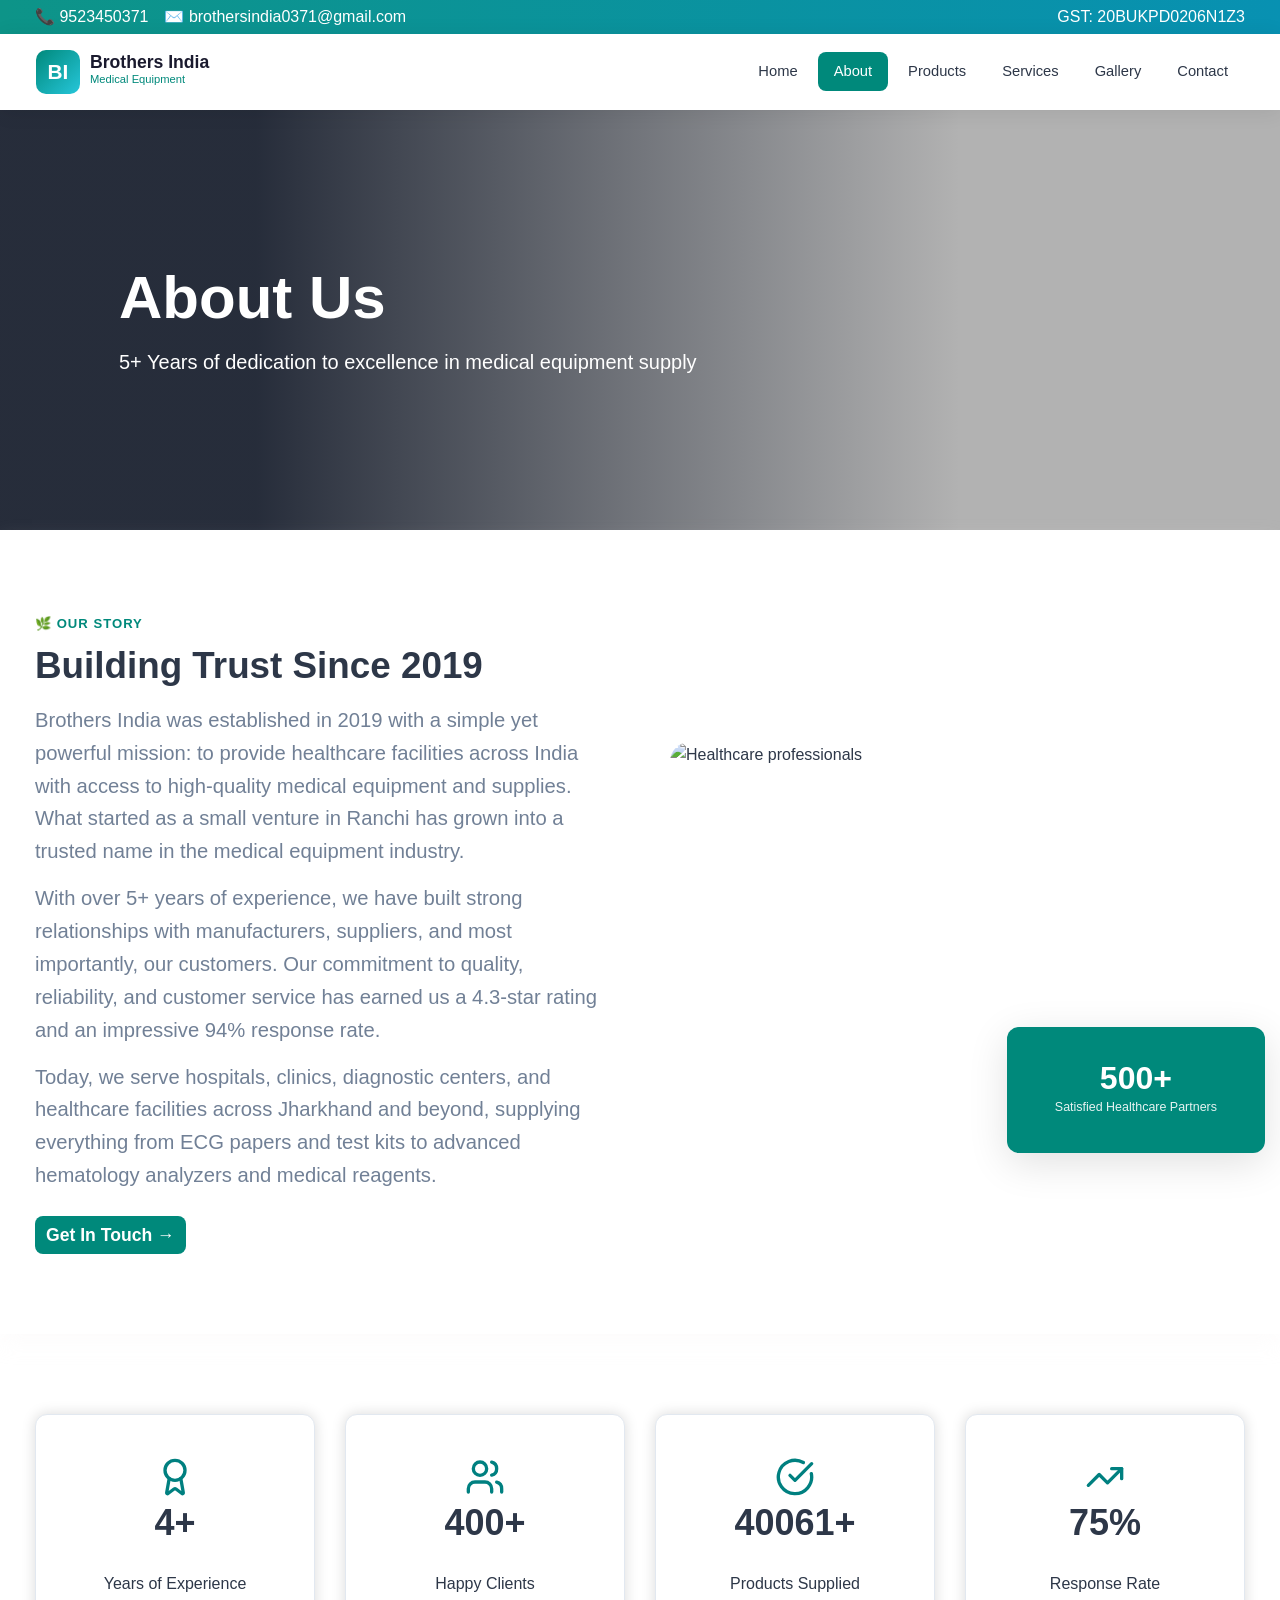
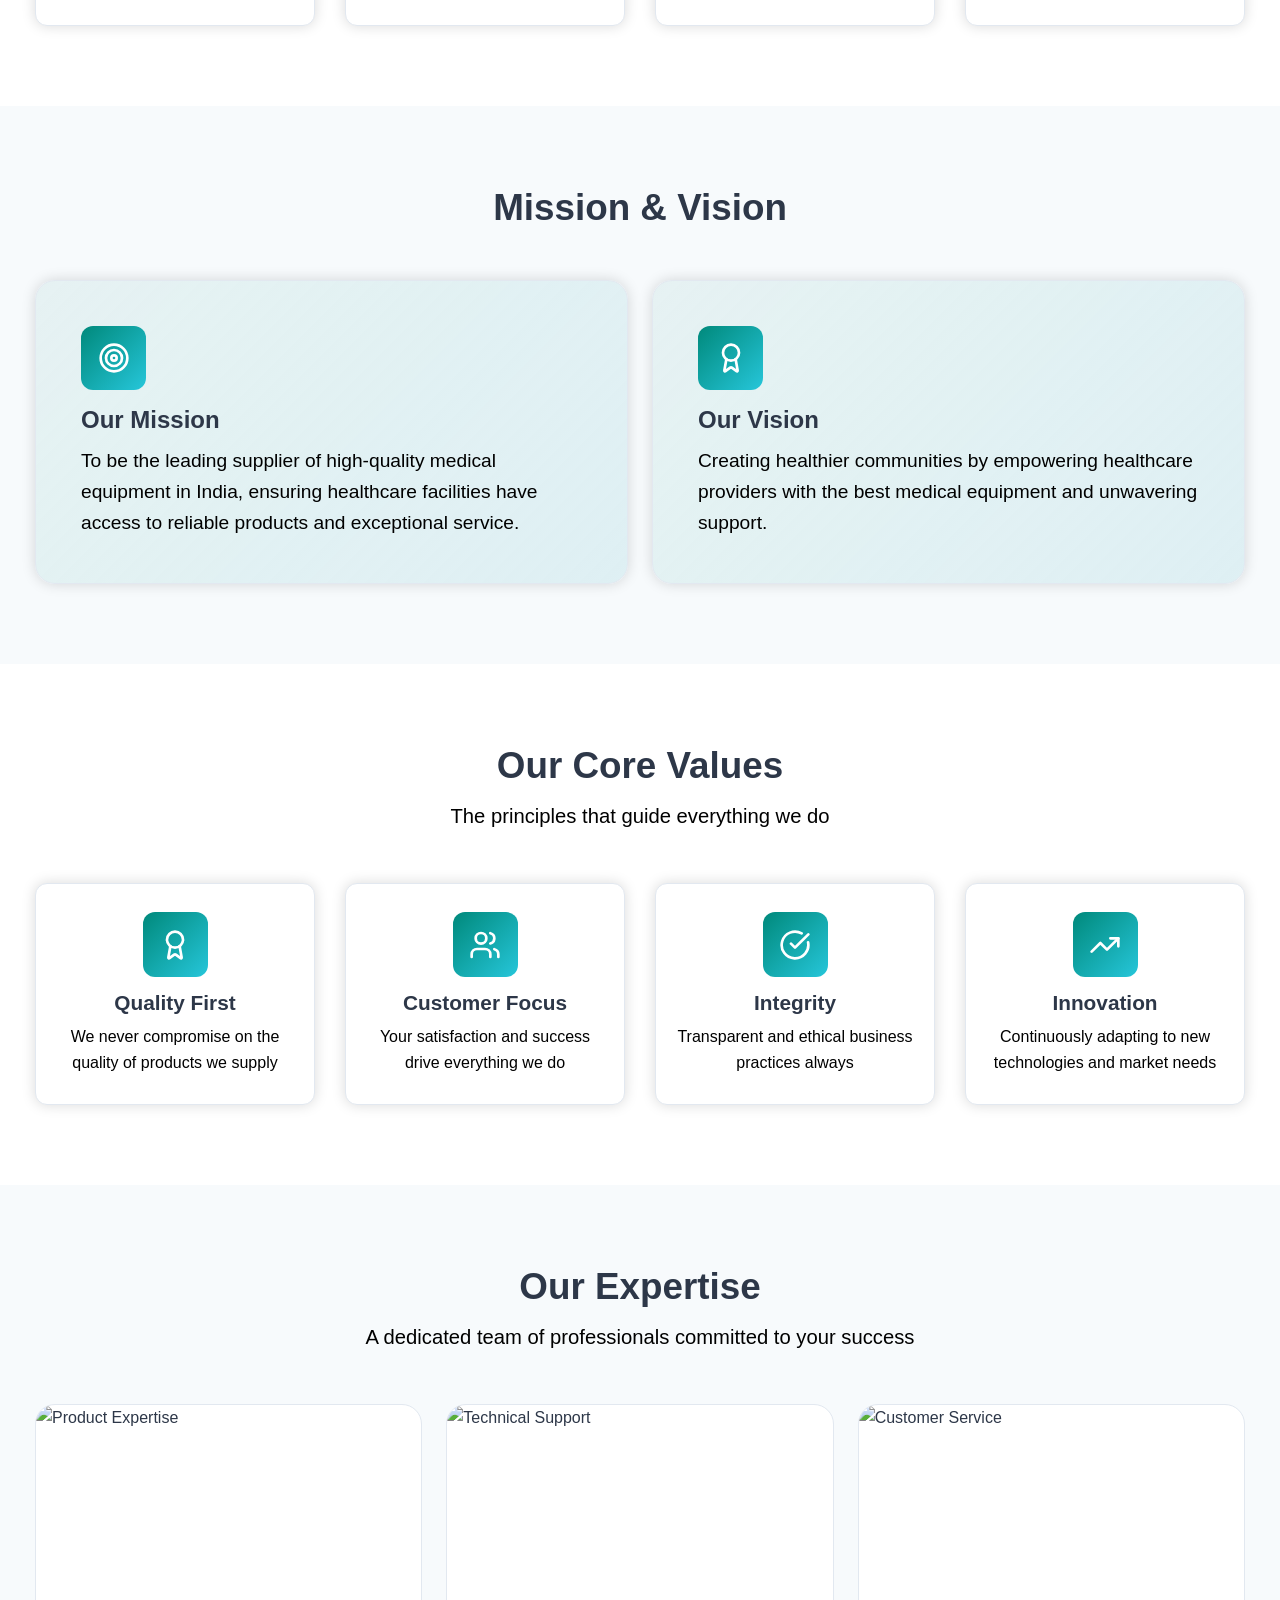
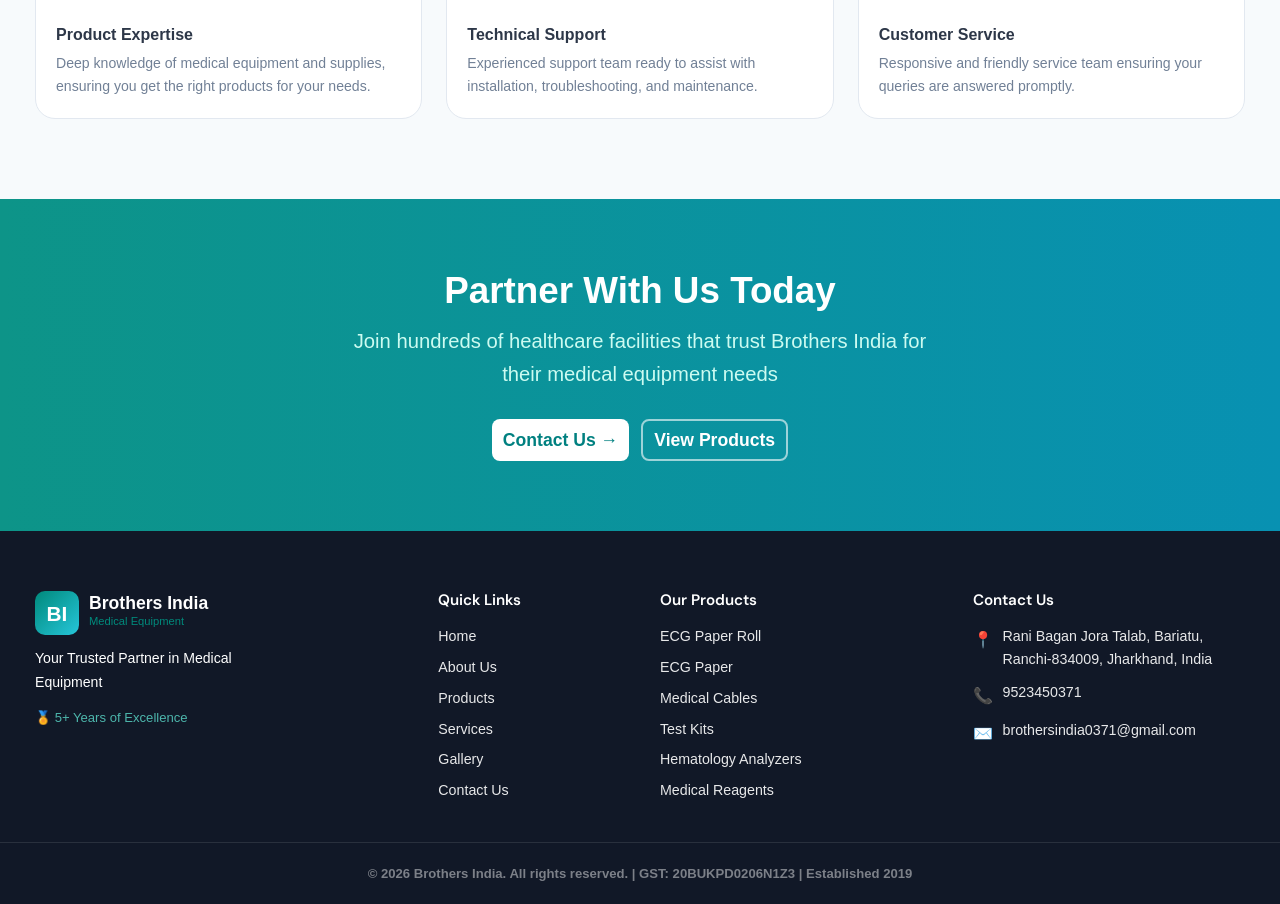
==== about.html @ bd515e4c "Project setup" ====
<!DOCTYPE html>
<html lang="en">
<head>
  <meta charset="UTF-8" />
  <meta name="viewport" content="width=device-width, initial-scale=1.0" />
  <title>About Us - Brothers India Medical Equipment</title>
  <link rel="preconnect" href="https://fonts.googleapis.com">
  <link href="https://fonts.googleapis.com/css2?family=Playfair+Display:wght@600;700;800&family=DM+Sans:wght@400;500;600;700&display=swap" rel="stylesheet">
  <link rel="stylesheet" href="styles.css">
</head>
<body>

  <!-- TOP BAR -->
  <div class="top-bar">
    <div class="container">
      <div class="top-bar-left">
        <span>📞 9523450371</span>
        <span>✉️ brothersindia0371@gmail.com</span>
      </div>
      <div class="top-bar-right">
        <span>GST: 20BUKPD0206N1Z3</span>
      </div>
    </div>
  </div>

  <!-- NAVBAR -->
  <nav class="navbar">
    <div class="container nav-container">
      <a href="index.html" class="logo">
        <div class="logo-icon">BI</div>
        <div class="logo-text">
          <span class="brand">Brothers India</span>
          <span class="tagline">Medical Equipment</span>
        </div>
      </a>
      <div class="nav-links">
        <a href="index.html">Home</a>
        <a href="about.html" class="active">About</a>
        <a href="products.html">Products</a>
        <a href="services.html">Services</a>
        <a href="gallery.html">Gallery</a>
        <a href="contact.html">Contact</a>
      </div>
      <button class="hamburger" aria-label="Toggle menu">
        <span></span><span></span><span></span>
      </button>
    </div>
  </nav>

  <!-- PAGE HERO -->
  <section class="page-hero" style="text-align:left;">
    <div class="container">
	<div class="abt-us">
      <h1>About Us</h1>
      <span style="
    font-size: 1.25rem;
">5+ Years of dedication to excellence in medical equipment supply</span>
	  </div>
    </div>
	
  </section>

  <!-- OUR STORY -->
  <section class="section" style="box-shadow: 0 10px 20px rgba(244, 237, 237, 0.17);">
    <div class="container">
      <div class="about-story">
        <div class="about-story-content">
          <div class="section-tag">🌿 Our Story
		  
		  </div>
          <h2>Building Trust Since 2019</h2>
          <p>Brothers India was established in 2019 with a simple yet powerful mission: to provide healthcare facilities across India with access to high-quality medical equipment and supplies. What started as a small venture in Ranchi has grown into a trusted name in the medical equipment industry.</p>
          <p>With over 5+ years of experience, we have built strong relationships with manufacturers, suppliers, and most importantly, our customers. Our commitment to quality, reliability, and customer service has earned us a 4.3-star rating and an impressive 94% response rate.</p>
          <p>Today, we serve hospitals, clinics, diagnostic centers, and healthcare facilities across Jharkhand and beyond, supplying everything from ECG papers and test kits to advanced hematology analyzers and medical reagents.</p>
          <a href="contact.html" class="btn btn-primary" style="margin-top:10px;">Get In Touch →</a>
        </div>
        <div class="about-story-img">
          <img src="https://images.unsplash.com/photo-1579684385127-1ef15d508118?w=700&q=80" alt="Healthcare professionals" loading="lazy">
          <div class="stat-badge">
            <div class="num">500+</div>
            <div class="lbl">Satisfied Healthcare Partners</div>
          </div>
        </div>
      </div>
    </div>
  </section>




  <!-- STATS BAR -->
  <!-- <section class="stats-bar"> -->
    <!-- <div class="container"> -->
      <!-- <div class="stats-grid"> -->
        <!-- <div class="stat-item"> -->
          <!-- <div class="stat-icon">🏅</div> -->
          <!-- <div class="stat-num"><span data-count="5" data-suffix="+">0</span></div> -->
          <!-- <div class="stat-label">Years of Experience</div> -->
        <!-- </div> -->
        <!-- <div class="stat-item"> -->
          <!-- <div class="stat-icon">👥</div> -->
          <!-- <div class="stat-num"><span data-count="500" data-suffix="+">0</span></div> -->
          <!-- <div class="stat-label">Happy Clients</div> -->
        <!-- </div> -->
        <!-- <div class="stat-item"> -->
          <!-- <div class="stat-icon">📦</div> -->
          <!-- <div class="stat-num"><span data-count="50000" data-suffix="+">0</span></div> -->
          <!-- <div class="stat-label">Products Supplied</div> -->
        <!-- </div> -->
        <!-- <div class="stat-item"> -->
          <!-- <div class="stat-icon">📈</div> -->
          <!-- <div class="stat-num"><span data-count="94" data-suffix="%">0</span></div> -->
          <!-- <div class="stat-label">Response Rate</div> -->
        <!-- </div> -->
      <!-- </div> -->
    <!-- </div> -->
  <!-- </section> -->
  
    <section class="section" >
    <div class="container">
      <div class="Aboutcounter-grid">
        <div class="Aboutcounter-card reveal">
          <div style="text-size:10px;margin-top: 6%;color:teal;"><svg xmlns="http://www.w3.org/2000/svg" width="40" height="40" viewBox="0 0 24 24" fill="none" stroke="currentColor" stroke-width="2" stroke-linecap="round" stroke-linejoin="round" class="lucide lucide-award text-white" aria-hidden="true"><path d="m15.477 12.89 1.515 8.526a.5.5 0 0 1-.81.47l-3.58-2.687a1 1 0 0 0-1.197 0l-3.586 2.686a.5.5 0 0 1-.81-.469l1.514-8.526"></path><circle cx="12" cy="8" r="6"></circle></svg></div>
           <div class="Aboutcounter-stat-num"><span data-count="5" data-suffix="+">0</span></div>
          <div class="stat-labelt">Years of Experience</div>
        </div>
        <div class="Aboutcounter-card reveal">
           <div style="text-size:10px;margin-top: 6%;color:teal;"><svg xmlns="http://www.w3.org/2000/svg" width="40" height="40" viewBox="0 0 24 24" fill="none" stroke="currentColor" stroke-width="2" stroke-linecap="round" stroke-linejoin="round" class="lucide lucide-users text-white" aria-hidden="true"><path d="M16 21v-2a4 4 0 0 0-4-4H6a4 4 0 0 0-4 4v2"></path><path d="M16 3.128a4 4 0 0 1 0 7.744"></path><path d="M22 21v-2a4 4 0 0 0-3-3.87"></path><circle cx="9" cy="7" r="4"></circle></svg></div>
          <div class="Aboutcounter-stat-num"><span data-count="500" data-suffix="+">0</span></div>
          <div class="stat-labelt">Happy Clients</div>
	   </div>
        <div class="Aboutcounter-card reveal">
           <div style="text-size:10px;margin-top: 6%;color:teal;"><svg xmlns="http://www.w3.org/2000/svg" width="40" height="40" viewBox="0 0 24 24" fill="none" stroke="currentColor" stroke-width="2" stroke-linecap="round" stroke-linejoin="round" class="lucide lucide-circle-check-big text-white" aria-hidden="true"><path d="M21.801 10A10 10 0 1 1 17 3.335"></path><path d="m9 11 3 3L22 4"></path></svg></div>
          <div class="Aboutcounter-stat-num"><span data-count="50000" data-suffix="+">0</span></div>
          <div class="stat-labelt">Products Supplied</div>
        </div>
        <div class="Aboutcounter-card reveal">
           <div style="text-size:10px;margin-top: 6%;color:teal;"><svg xmlns="http://www.w3.org/2000/svg" width="40" height="40" viewBox="0 0 24 24" fill="none" stroke="currentColor" stroke-width="2" stroke-linecap="round" stroke-linejoin="round" class="lucide lucide-trending-up text-white" aria-hidden="true"><polyline points="22 7 13.5 15.5 8.5 10.5 2 17"></polyline><polyline points="16 7 22 7 22 13"></polyline></svg></div>
            <div class="Aboutcounter-stat-num"><span data-count="94" data-suffix="%">0</span></div>
          <div class="stat-labelt">Response Rate</div>
        </div>
      </div>
    </div>
  </section>
  

  <!-- MISSION & VISION -->
  <section class="section section-alt">
    <div class="container">
      <div class="section-header">
        <h2>Mission & Vision</h2>
      </div>
      <div class="mission-vision">
        <div class="mv-card reveal">
          <div class="mv-icon"><svg xmlns="http://www.w3.org/2000/svg" width="32" height="32" viewBox="0 0 24 24" fill="none" stroke="currentColor" stroke-width="2" stroke-linecap="round" stroke-linejoin="round" class="lucide lucide-target text-white" aria-hidden="true"><circle cx="12" cy="12" r="10"></circle><circle cx="12" cy="12" r="6"></circle><circle cx="12" cy="12" r="2"></circle></svg></div>
          <h3>Our Mission</h3>
          <p>To be the leading supplier of high-quality medical equipment in India, ensuring healthcare facilities have access to reliable products and exceptional service.</p>
        </div>
        <div class="mv-card reveal">
          <div class="mv-icon"><svg xmlns="http://www.w3.org/2000/svg" width="32" height="32" viewBox="0 0 24 24" fill="none" stroke="currentColor" stroke-width="2" stroke-linecap="round" stroke-linejoin="round" class="lucide lucide-award text-white" aria-hidden="true"><path d="m15.477 12.89 1.515 8.526a.5.5 0 0 1-.81.47l-3.58-2.687a1 1 0 0 0-1.197 0l-3.586 2.686a.5.5 0 0 1-.81-.469l1.514-8.526"></path><circle cx="12" cy="8" r="6"></circle></svg></div>
          <h3>Our Vision</h3>
          <p>Creating healthier communities by empowering healthcare providers with the best medical equipment and unwavering support.</p>
        </div>
      </div>
    </div>
  </section>

  <!-- CORE VALUES -->
  <section class="section">
    <div class="container">
      <div class="section-header">
        <h2>Our Core Values</h2>
        <p>The principles that guide everything we do</p>
      </div>
      <div class="values-grid">
        <div class="value-card reveal">
          <div class="value-icon"><svg xmlns="http://www.w3.org/2000/svg" width="32" height="32" viewBox="0 0 24 24" fill="none" stroke="currentColor" stroke-width="2" stroke-linecap="round" stroke-linejoin="round" class="lucide lucide-award text-white" aria-hidden="true"><path d="m15.477 12.89 1.515 8.526a.5.5 0 0 1-.81.47l-3.58-2.687a1 1 0 0 0-1.197 0l-3.586 2.686a.5.5 0 0 1-.81-.469l1.514-8.526"></path><circle cx="12" cy="8" r="6"></circle></svg></div>
          <h4>Quality First</h4>
          <p>We never compromise on the quality of products we supply</p>
        </div>
        <div class="value-card reveal">
          <div class="value-icon"><svg xmlns="http://www.w3.org/2000/svg" width="32" height="32" viewBox="0 0 24 24" fill="none" stroke="currentColor" stroke-width="2" stroke-linecap="round" stroke-linejoin="round" class="lucide lucide-users text-white" aria-hidden="true"><path d="M16 21v-2a4 4 0 0 0-4-4H6a4 4 0 0 0-4 4v2"></path><path d="M16 3.128a4 4 0 0 1 0 7.744"></path><path d="M22 21v-2a4 4 0 0 0-3-3.87"></path><circle cx="9" cy="7" r="4"></circle></svg></div>
          <h4>Customer Focus</h4>
          <p>Your satisfaction and success drive everything we do</p>
        </div>
        <div class="value-card reveal">
          <div class="value-icon"><svg xmlns="http://www.w3.org/2000/svg" width="32" height="32" viewBox="0 0 24 24" fill="none" stroke="currentColor" stroke-width="2" stroke-linecap="round" stroke-linejoin="round" class="lucide lucide-circle-check-big text-white" aria-hidden="true"><path d="M21.801 10A10 10 0 1 1 17 3.335"></path><path d="m9 11 3 3L22 4"></path></svg></div>
          <h4>Integrity</h4>
          <p>Transparent and ethical business practices always</p>
        </div>
        <div class="value-card reveal">
          <div class="value-icon"><svg xmlns="http://www.w3.org/2000/svg" width="32" height="32" viewBox="0 0 24 24" fill="none" stroke="currentColor" stroke-width="2" stroke-linecap="round" stroke-linejoin="round" class="lucide lucide-trending-up text-white" aria-hidden="true"><polyline points="22 7 13.5 15.5 8.5 10.5 2 17"></polyline><polyline points="16 7 22 7 22 13"></polyline></svg></div>
          <h4>Innovation</h4>
          <p>Continuously adapting to new technologies and market needs</p>
        </div>
      </div>
    </div>
  </section>

  <!-- OUR EXPERTISE -->
  <section class="section section-alt">
    <div class="container">
      <div class="section-header">
        <h2>Our Expertise</h2>
        <p>A dedicated team of professionals committed to your success</p>
      </div>
      <div class="expertise-grid">
        <div class="expertise-card reveal">
          <img src="https://images.unsplash.com/photo-1584308666744-24d5c474f2ae?w=500&q=80" alt="Product Expertise" loading="lazy">
          <div class="expertise-card-body">
            <h4>Product Expertise</h4>
            <p>Deep knowledge of medical equipment and supplies, ensuring you get the right products for your needs.</p>
          </div>
        </div>
        <div class="expertise-card reveal">
          <img src="https://images.unsplash.com/photo-1576091160550-2173dba999ef?w=500&q=80" alt="Technical Support" loading="lazy">
          <div class="expertise-card-body">
            <h4>Technical Support</h4>
            <p>Experienced support team ready to assist with installation, troubleshooting, and maintenance.</p>
          </div>
        </div>
        <div class="expertise-card reveal">
          <img src="https://images.unsplash.com/photo-1579684385127-1ef15d508118?w=500&q=80" alt="Customer Service" loading="lazy">
          <div class="expertise-card-body">
            <h4>Customer Service</h4>
            <p>Responsive and friendly service team ensuring your queries are answered promptly.</p>
          </div>
        </div>
      </div>
    </div>
  </section>

  <!-- CTA -->
  <section class="cta-section">
    <div class="container">
      <h2>Partner With Us Today</h2>
      <p>Join hundreds of healthcare facilities that trust Brothers India for their medical equipment needs</p>
      <div class="cta-actions">
        <a href="contact.html" class="btn btn-light">Contact Us →</a>
        <a href="products.html" class="btn btn-outline">View Products</a>
      </div>
    </div>
  </section>

  <!-- FOOTER -->
  <footer>
    <div class="container">
      <div class="footer-grid">
        <div class="footer-brand">
          <div class="footer-logo">
            <div class="logo-icon">BI</div>
            <div class="logo-text">
              <span class="brand" style="color:#fff;">Brothers India</span>
              <span class="tagline">Medical Equipment</span>
            </div>
          </div>
          <p class="footer-desc">Your Trusted Partner in Medical Equipment</p>
          <span class="footer-badge">🏅 5+ Years of Excellence</span>
        </div>
        <div class="footer-col">
          <h5>Quick Links</h5>
          <div class="footer-links">
            <a href="index.html">Home</a>
            <a href="about.html">About Us</a>
            <a href="products.html">Products</a>
            <a href="services.html">Services</a>
            <a href="gallery.html">Gallery</a>
            <a href="contact.html">Contact Us</a>
          </div>
        </div>
        <div class="footer-col">
          <h5>Our Products</h5>
          <div class="footer-links">
            <a href="products.html">ECG Paper Roll</a>
            <a href="products.html">ECG Paper</a>
            <a href="products.html">Medical Cables</a>
            <a href="products.html">Test Kits</a>
            <a href="products.html">Hematology Analyzers</a>
            <a href="products.html">Medical Reagents</a>
          </div>
        </div>
        <div class="footer-col">
          <h5>Contact Us</h5>
          <div class="footer-contact">
            <div class="footer-contact-item"><span class="icon">📍</span><span>Rani Bagan Jora Talab, Bariatu, Ranchi-834009, Jharkhand, India</span></div>
            <div class="footer-contact-item"><span class="icon">📞</span><span>9523450371</span></div>
            <div class="footer-contact-item"><span class="icon">✉️</span><span>brothersindia0371@gmail.com</span></div>
          </div>
        </div>
      </div>
    </div>
    <div class="footer-bottom">
      <div class="container">
        <b>© 2026 Brothers India. All rights reserved. | GST: 20BUKPD0206N1Z3 | Established 2019</b>
      </div>
    </div>
  </footer>

  <script src="script.js"></script>
</body>
</html>
---- styles.css ----
/* ===== CSS VARIABLES ===== */
:root {
  --primary: #00897B;
  --primary-dark: #00695C;
  --primary-light: #4DB6AC;
  --accent: #26C6DA;
  --dark: #1a1a2e;
  --dark-2: #16213e;
  --text: #2d3748;
  --text-light: #718096;
  --bg: #f7fafc;
  --bg-2: #edf2f7;
  --white: #ffffff;
  --border: #e2e8f0;
  --shadow: 0 4px 24px rgba(0,0,0,0.08);
  --shadow-lg: 0 10px 40px rgba(0,0,0,0.12);
  --radius: 12px;
  --radius-lg: 20px;
  --transition: all 0.3s cubic-bezier(0.4, 0, 0.2, 1);
  --font-body: 'DM Sans', sans-serif;
}

/* ===== RESET & BASE ===== */
*, *::before, *::after { box-sizing: border-box; margin: 0; padding: 0; }
html { scroll-behavior: smooth; }
body {
  color: var(--text);
  background: var(--white);
  line-height: 1.6;
  overflow-x: hidden;
    font-family:
        'Inter', -apple-system, BlinkMacSystemFont, "Segoe UI", "Roboto", "Oxygen",
        "Ubuntu", "Cantarell", "Fira Sans", "Droid Sans", "Helvetica Neue",
        sans-serif;
    -webkit-font-smoothing: antialiased;
    -moz-osx-font-smoothing: grayscale;
}
img { max-width: 100%; height: auto; display: block; }
a { text-decoration: none; color: inherit; transition: var(--transition); }
ul { list-style: none; }

/* ===== TYPOGRAPHY ===== */
h1, h2, h3, h4, h5 {
  font-family: var(--font-heading);
  font-weight: 700;
  line-height: 1.2;
}
h1 { font-size: clamp(2rem, 5vw, 3.75rem); }
h2 { font-size: clamp(1.6rem, 3.5vw, 2.3rem); }
h3 { font-size: clamp(1.2rem, 2.5vw, 1.5rem); }
p { 
	font-size: 1.265rem;
    line-height: 1.625;
  }

/* ===== TOP BAR ===== */
.top-bar {
background: linear-gradient(to right, #0d9488, #0891b2);
    color: white;
    padding: 4px 0;
}
.top-bar .container {
  display: flex;
  justify-content: space-between;
  align-items: center;
  flex-wrap: wrap;
  gap: 6px;
}
.top-bar a { color: rgba(255,255,255,0.85); }
.top-bar a:hover { color: var(--accent); }
.top-bar-left, .top-bar-right {
  display: flex;
  align-items: center;
  gap: 16px;
}
.top-bar span { display: flex; align-items: center; gap: 5px; }

/* ===== NAVBAR ===== */
.navbar {
  position: sticky;
  top: 0;
  z-index: 1000;
  background: var(--white);
  box-shadow: 0 2px 20px rgba(0,0,0,0.08);
  padding: 16px;
}
.nav-container {
  display: flex;
  align-items: center;
  justify-content: space-between;
  padding: 14px 0;
  gap: 20px;
}
.logo {
  display: flex;
  align-items: center;
  gap: 10px;
}
.logo-icon {
  width: 44px;
  height: 44px;
  background: linear-gradient(135deg, var(--primary), var(--accent));
  border-radius: 10px;
  display: flex;
  align-items: center;
  justify-content: center;
  font-size: 1.3rem;
  font-weight: 800;
  color: var(--white);
  flex-shrink: 0;
}
.logo-text { display: flex; flex-direction: column; }
.logo-text .brand { font-family: var(--font-heading); font-size: 1.1rem; font-weight: 700; color: var(--dark); line-height: 1; }
.logo-text .tagline { font-size: 0.7rem; color: var(--primary); font-weight: 500; }

.nav-links {
  display: flex;
  align-items: center;
  gap: 4px;
}
.nav-links a {
  padding: 8px 16px;
  border-radius: 8px;
  font-weight: 500;
  font-size: 0.92rem;
  color: var(--text);
  transition: var(--transition);
}
.nav-links a:hover { color: var(--primary); background: rgba(0,137,123,0.06); }
.nav-links a.active {
  background: var(--primary);
  color: var(--white);
}
.nav-links a.active:hover { background: var(--primary-dark); }

.hamburger {
  display: none;
  flex-direction: column;
  gap: 5px;
  cursor: pointer;
  padding: 6px;
  border-radius: 8px;
  transition: var(--transition);
  background: none;
  border: none;
}
.hamburger:hover { background: var(--bg-2); }
.hamburger span {
  display: block;
  width: 24px;
  height: 2.5px;
  background: var(--dark);
  border-radius: 2px;
  transition: var(--transition);
}

/* ===== CONTAINER ===== */
.container {
  max-width: 1250px;
  margin: 0 auto;
  padding: 0 20px;
}

/* ===== HERO SECTION ===== */
.hero {
 position: relative;
  min-height: 600px;
  display: flex;
  align-items: center;
  overflow: hidden;

  background:
    linear-gradient(to right, rgba(17,24,39,0.91) 20%, rgba(0,0,0,0.3) 75%),
    url('https://images.unsplash.com/photo-1516549655169-df83a0774514');

  background-size: cover;
  background-position: center;
  background-repeat: no-repeat;
}
.hero::before {
  content: '';
  position: absolute;
  inset: 0;
  background: url('data:image/svg+xml,<svg xmlns="http://www.w3.org/2000/svg" viewBox="0 0 100 100"><circle cx="80" cy="20" r="40" fill="rgba(255,255,255,0.03)"/><circle cx="10" cy="80" r="30" fill="rgba(255,255,255,0.02)"/></svg>');
  background-size: cover;
}
.hero-content {
    position: relative;
    z-index: 2;
    color: var(--white);
    padding-left: -38px;
    margin-left: -48%;
    margin-bottom: 5%;
}
.hero-badge {
  display: inline-flex;
  align-items: center;
  gap: 8px;
  backdrop-filter: blur(10px);
  border: 1px solid rgba(255,255,255,0.2);
  padding: 6px 16px;
  border-radius: 50px;
  font-size: 1.09rem;
  font-weight: 500;
  color: #2dfff1;
  margin-bottom: 20px;
  
   background: rgba(49, 222, 223, 0.25);
  backdrop-filter: blur(4px);
  -webkit-backdrop-filter: blur(4px);
  
}
.hero h1 { color: var(--white); margin-bottom: 16px; }
.hero h1 span { background: linear-gradient(to right, #0d9488, #0891b2);-webkit-background-clip: text;
  -webkit-text-fill-color: transparent; }
.hero p { color: rgba(255,255,255,0.85); font-size: 1.05rem; margin-bottom: 28px; max-width: 560px; }
.hero-actions { display: flex; gap: 12px; flex-wrap: wrap; }
.hero-image-bg {
  position: absolute;
  right: 0;
  top: 0;
  width: 50%;
  height: 100%;
  object-fit: cover;
  opacity: 0.18;
  mix-blend-mode: overlay;
}


.page-hero {
	  background:
    linear-gradient(to right, rgba(17,24,39,0.91) 20%, rgba(0,0,0,0.3) 75%),
    url('https://images.unsplash.com/photo-1666214280391-8ff5bd3c0bf0');
  padding:152px 99px;
  color: var(--white);
  text-align: center;
    background-size: cover;
  background-position: center;
  background-repeat: no-repeat;
}
.Services-hero {
	  background:
    linear-gradient(to right, rgba(17,24,39,0.91) 20%, rgba(0,0,0,0.3) 75%),
    url('https://images.pexels.com/photos/4386488/pexels-photo-4386488.jpeg');
  padding:152px 99px;
  color: var(--white);
  text-align: left;
    background-size: cover;
  background-position: center;
  background-repeat: no-repeat;
}
/* Generic page hero */
.page-content-hero {
    background: linear-gradient(to right, #0d9488, #0891b2);
    color: white;
  padding:103px 99px;
  color: var(--white);
  text-align: center;
}
.page-hero h1 { color: var(--white); margin-bottom: 12px; }
.page-hero p { color: rgba(255,255,255,0.8); font-size: 1.05rem; max-width: 600px; margin: 0 auto; }

/* ===== BUTTONS ===== */
.btn {
display: inline-flex;
    align-items: center;
    gap: 8px;
    padding: 5px 11px;
    border-radius: 8px;
    font-weight: 600;
    font-size: 1.1rem;
    cursor: pointer;
    border: none;
    transition: var(--transition);
    white-space: nowrap;
}
.btn-primary {
  background: var(--primary);
  color: var(--white);
}
.btn-primary:hover { background: var(--primary-dark); transform: translateY(-2px); box-shadow: 0 8px 20px rgba(0,137,123,0.35); }
.btn-outline {
  background: transparent;
  color: var(--white);
  border: 2px solid rgba(255,255,255,0.6);
}
.btn-outline:hover { background: rgba(255,255,255,0.12); border-color: var(--white); }
.btn-outline-dark {
  background: transparent;
  color: var(--primary);
  border: 2px solid var(--primary);
}
.btn-outline-dark:hover { background: var(--primary); color: var(--white); }
.btn-light {
color: teal;
    background: white;
}
.btn-light:hover { background: var(--bg-2); transform: translateY(-2px); }

/* ===== STATS BAR ===== */
.stats-bar {
  background: linear-gradient(to bottom, #14b8a6, #0891b2);
  padding: 65px 0;
}
.stats-grid {
  display: grid;
  grid-template-columns: repeat(4, 1fr);
  gap: 20px;
}
.stat-item {
  text-align: center;
  color: var(--white);
}
.stat-icon { font-size: 2.5rem; margin-bottom: 6px; opacity: 1; }
.stat-num { font-family: var(--font-heading); font-size: 2.25rem; font-weight: 700; line-height: 1; margin-bottom: 4px; }
.Aboutcounter-stat-num { font-family: var(--font-heading); font-size: 2.25rem; font-weight: 700; line-height: 1; margin-bottom: 30px; }
.stat-label { font-size: 1.1rem; opacity: 1.0;color:rgba(233, 233, 216, 0.9); }

/* ===== SECTION ===== */
.section { padding: 80px 0; }
.section-alt { background: var(--bg); }
.section-header { text-align: center; margin-bottom: 50px; }
.section-tag {
  display: inline-flex;
  align-items: center;
  gap: 6px;
  color: var(--primary);
  font-weight: 600;
  font-size: 0.82rem;
  text-transform: uppercase;
  letter-spacing: 1px;
  margin-bottom: 10px;
}
.section-header h2 { margin-bottom: 12px; }
.section-header p { color: black; max-width: 560px; margin: 0 auto; }

/* ===== PRODUCT GRID ===== */
.products-grid {
  display: grid;
  grid-template-columns: repeat(3, 1fr);
  gap: 24px;
}
.product-card {
  background: var(--white);
  border-radius: var(--radius-lg);
  overflow: hidden;
  box-shadow: var(--shadow);
  transition: var(--transition);
  border: 1px solid var(--border);
}
.product-card:hover { transform: translateY(-6px); box-shadow: var(--shadow-lg); }
.product-card-img {
  position: relative;
  height: 200px;
  overflow: hidden;
}
.product-card-img img {
  width: 100%;
  height: 100%;
  object-fit: cover;
  transition: transform 0.5s ease;
}
.product-card:hover .product-card-img img { transform: scale(1.05); }
.product-card-overlay {
  position: absolute;
  bottom: 0;
  left: 0;
  right: 0;
  background: linear-gradient(transparent, rgba(0,0,0,0.7));
  padding: 30px 16px 14px;
}
.product-card-overlay h3 { color: var(--white); font-size: 1rem; }
.product-count { color: rgba(255,255,255,0.8); font-size: 0.78rem; margin-top: 2px; }
.product-card-body { padding: 16px 20px 20px; }
.product-card-body p { color: var(--text-light); font-size: 1.1rem; margin-bottom: 14px; }
.btn-view {
  display: inline-flex;
  align-items: center;
  gap: 6px;
  color: var(--primary);
  font-weight: 600;
  font-size: 0.88rem;
  padding: 10px 20px;
  border: 2px solid var(--primary);
  border-radius: 50px;
  width: 100%;
  justify-content: center;
  transition: var(--transition);
}
.btn-view:hover { background: var(--primary); color: var(--white); }

/* ===== WHY CHOOSE ===== */
.features-grid {
  display: grid;
  grid-template-columns: repeat(4, 1fr);
  gap: 24px;
}
.feature-card {
  text-align: center;
  padding: 28px 20px;
  background: var(--white);
  border-radius: var(--radius);
  transition: var(--transition);
}
.feature-card:hover { transform: translateY(-4px); box-shadow: var(--shadow); border-color: var(--primary-light); }
.feature-icon {
  width: 66px;
  height: 66px;
  background: linear-gradient(135deg, var(--primary), var(--accent));
  border-radius: 14px;
  display: flex;
  align-items: center;
  justify-content: center;
  margin: 0 auto 14px;
  font-size: 1.4rem;
  color: var(--white);
}
.feature-card h4 { margin-bottom: 8px; font-size: 1.29rem; }
.feature-card p { font-size: 1.1rem; }

/* ===== CTA SECTION ===== */
.cta-section {
  background: linear-gradient(to right, #0d9488, #0891b2);
  padding: 70px 0;
  text-align: center;
  color: var(--white);
}
.cta-section h2 { color: var(--white); margin-bottom: 12px; }
.cta-section p { color: #CCFBF1; max-width: 600px; margin: 0 auto 28px; }
.cta-actions { display: flex; gap: 12px; justify-content: center; flex-wrap: wrap; }

/* ===== FOOTER ===== */
footer {
  background-color: rgba(17, 24, 39, 1);
  color: white;
  padding: 60px 0 0;
}
.footer-grid {
  display: grid;
  grid-template-columns: 2fr 1fr 1.5fr 1.5fr;
  gap: 40px;
  margin-bottom: 40px;
}
.footer-brand { display: flex; flex-direction: column; gap: 12px; }
.footer-logo { display: flex; align-items: center; gap: 10px; }
.footer-logo .logo-text .brand { color: var(--white); }
.footer-desc { font-size: 0.88rem; line-height: 1.7; max-width: 240px; }
.footer-badge {
  display: inline-flex;
  align-items: center;
  gap: 6px;
  font-size: 0.82rem;
  color: var(--primary-light);
}
.footer-col h5 {
  color: var(--white);
  font-size: 0.95rem;
  margin-bottom: 16px;
  font-family: var(--font-body);
  font-weight: 600;
}
.footer-links { display: flex; flex-direction: column; gap: 8px; }
.footer-links a {
  color: rgba(255,255,255,0.90);
  font-size: 0.89rem;
  transition: var(--transition);
}
.footer-links a:hover { color: var(--primary-light); padding-left: 4px; }
.footer-contact { display: flex; flex-direction: column; gap: 10px; }
.footer-contact-item {
  display: flex;
  align-items: flex-start;
  gap: 10px;
  font-size: 0.89rem;
  color: rgba(255,255,255,0.90);
}
.footer-contact-item .icon { color: var(--primary-light); font-size: 1rem; flex-shrink: 0; margin-top: 2px; }
.footer-bottom {
  border-top: 1px solid rgba(255,255,255,0.1);
  padding: 20px 0;
  text-align: center;
  font-size: 0.82rem;
  color: rgba(255,255,255,0.45);
}

/* ===== ABOUT PAGE ===== */
.about-story {
  display: grid;
  grid-template-columns: 1fr 1fr;
  gap: 60px;
  align-items: center;
}
.about-story-content .section-tag { justify-content: flex-start; }
.about-story-content h2 { margin-bottom: 16px; }
.about-story-content p { color: var(--text-light); margin-bottom: 14px; }
.about-story-img {
  position: relative;
}
.about-story-img img {
  border-radius: var(--radius-lg);
  width: 100%;
  height: 380px;
  object-fit: cover;
}
.stat-badge {
position: absolute;
    bottom: -31px;
    right: -20px;
    background: var(--primary);
    color: var(--white);
    padding: 35px 48px;
    border-radius: var(--radius);
    text-align: center;
    box-shadow: var(--shadow-lg);
}
.stat-badge .num { font-family: var(--font-heading); font-size: 2rem; font-weight: 700; line-height: 1; }
.stat-badge .lbl { font-size: 0.78rem; opacity: 0.9; margin-top: 4px; }

.mission-vision {
  display: grid;
  grid-template-columns: 1fr 1fr;
  gap: 24px;
}
.mv-card {
  padding: 45px;
  border-radius: var(--radius-lg);
  border: 1px solid var(--border);
  background: var(--white);
  transition: var(--transition);
      background: linear-gradient(135deg,#00897b12, #94d1d940);
	  box-shadow: 0 0px 14px rgba(0, 0, 0, 0.15);
}
.mv-card:hover { box-shadow: var(--shadow); border-color: var(--primary-light); }
.mv-icon {
  width: 65px;
  height: 64px;
  background: linear-gradient(135deg, var(--primary), var(--accent));
  border-radius: 12px;
  display: flex;
  align-items: center;
  justify-content: center;
  font-size: 1.3rem;
  color: var(--white);
  margin-bottom: 16px;
}
.mv-card h3 { margin-bottom: 10px; }
.mv-card p {
    color: var(--text-light);
    font-size: 1.2rem;
    line-height: 1.625;
    color: #000000;

 }

.values-grid {
  display: grid;
  grid-template-columns: repeat(4, 1fr);
  gap: 30px;
}
.value-card {
  padding: 28px 20px;
  text-align: center;
  border-radius: var(--radius);
  background: var(--white);
  border: 1px solid var(--border);
  transition: var(--transition);
  box-shadow: 0 0px 14px rgba(0, 0, 0, 0.15);
}
.value-card:hover { transform: translateY(-4px); box-shadow: var(--shadow); }
.value-icon {
  width: 65px;
  height: 65px;
  background: linear-gradient(135deg, var(--primary), var(--accent));
  border-radius: 12px;
  display: flex;
  align-items: center;
  justify-content: center;
  font-size: 1.3rem;
  color: var(--white);
  margin: 0 auto 14px;
}
.value-card h4 { margin-bottom: 8px; font-size: 1.3rem; }
.value-card p { color: black; font-size: 1.0rem; }

.Aboutcounter-grid {
  display: grid;
  grid-template-columns: repeat(4, 1fr);
  gap: 30px;
}
.Aboutcounter-card {
  padding: 28px 20px;
  text-align: center;
  border-radius: var(--radius);
  background: var(--white);
  border: 1px solid var(--border);
  transition: var(--transition);
  box-shadow: 0 0px 14px rgba(0, 0, 0, 0.15);
}
.Aboutcounter-card:hover { transform: translateY(-4px); box-shadow: var(--shadow); }
.Aboutcounter-icon {
  width: 65px;
  height: 65px;
  background: linear-gradient(135deg, var(--primary), var(--accent));
  border-radius: 12px;
  display: flex;
  align-items: center;
  justify-content: center;
  font-size: 1.3rem;
  color: var(--white);
  margin: 0 auto 14px;
}
.Aboutcounter-card h4 { margin-bottom: 8px; font-size: 1.3rem; }
.Aboutcounter-card p { color: black; font-size: 1.0rem; }

.expertise-grid {
  display: grid;
  grid-template-columns: repeat(3, 1fr);
  gap: 24px;
}
.expertise-card { border-radius: var(--radius-lg); overflow: hidden; border: 1px solid var(--border); background: var(--white); transition: var(--transition); }
.expertise-card:hover { box-shadow: var(--shadow); transform: translateY(-4px); }
.expertise-card img { width: 100%; height: 200px; object-fit: cover; }
.expertise-card-body { padding: 20px; }
.expertise-card-body h4 { margin-bottom: 8px; }
.expertise-card-body p { color: var(--text-light); font-size: 0.88rem; }

/* ===== PRODUCTS PAGE ===== */
.products-main-grid {
  display: grid;
  grid-template-columns: repeat(3, 1fr);
  gap: 28px;
}
.product-main-card {
  background: var(--white);
  border-radius: var(--radius-lg);
  overflow: hidden;
  box-shadow: var(--shadow);
  border: 1px solid var(--border);
  transition: var(--transition);
}
.product-main-card:hover { transform: translateY(-6px); box-shadow: var(--shadow-lg); }
.product-main-img {
  height: 210px;
  overflow: hidden;
  position: relative;
}
.product-main-img img { width: 100%; height: 100%; object-fit: cover; transition: transform 0.5s; }
.product-main-card:hover .product-main-img img { transform: scale(1.05); }
.product-main-label {
  position: absolute;
  bottom: 0; left: 0; right: 0;
  background: linear-gradient(transparent, rgba(0,0,0,0.72));
  padding: 24px 16px 14px;
  color: var(--white);
}
.product-main-label h3 { font-size: 1.05rem; }
.product-main-label span { font-size: 0.78rem; opacity: 0.85; }
.product-main-body { padding: 16px 20px 20px; }
.product-main-body p { color: var(--text-light); font-size: 0.88rem; margin-bottom: 14px; }

/* ===== PRODUCT CATEGORY PAGE ===== */
.cat-header {
  background: linear-gradient(135deg, #004D40, #00897B);
  padding: 60px 0 50px;
  color: var(--white);
}
.cat-back { display: inline-flex; align-items: center; gap: 8px; color: rgba(255,255,255,0.8); font-size: 0.9rem; margin-bottom: 20px; transition: var(--transition); }
.cat-back:hover { color: var(--white); }
.cat-header h1 { color: var(--white); margin-bottom: 10px; }
.cat-header p { color: rgba(255,255,255,0.8); }
.cat-products-grid {
  display: grid;
  grid-template-columns: repeat(3, 1fr);
  gap: 28px;
  padding: 60px 0;
}
.sub-product-card {
  background: var(--white);
  border-radius: var(--radius-lg);
  padding: 28px 24px;
  border: 1px solid var(--border);
  box-shadow: var(--shadow);
  transition: var(--transition);
}
.sub-product-card:hover { transform: translateY(-4px); box-shadow: var(--shadow-lg); }
.sub-product-card h3 { margin-bottom: 8px; font-size: 1.1rem; }
.sub-product-card p { color: var(--text-light); font-size: 0.88rem; margin-bottom: 16px; }

/* ===== PRODUCT DETAIL PAGE ===== */
.breadcrumb {
  padding: 14px 0;
  background: var(--bg);
  border-bottom: 1px solid var(--border);
}
.breadcrumb-list {
  display: flex;
  align-items: center;
  gap: 8px;
  font-size: 0.85rem;
  color: var(--text-light);
}
.breadcrumb-list a { color: var(--primary); }
.breadcrumb-list span { color: var(--text-light); }

.product-detail {
  padding: 50px 0 70px;
}
.product-detail-grid {
  display: grid;
  grid-template-columns: 1fr 1.2fr;
  gap: 50px;
  align-items: start;
}
.product-detail-img {
  border-radius: var(--radius-lg);
  overflow: hidden;
  border: 1px solid var(--border);
}
.product-detail-img img { width: 100%; height: 380px; object-fit: cover; }
.product-detail-info h1 { font-size: clamp(1.5rem, 3vw, 2.2rem); margin-bottom: 10px; }
.product-detail-info .subtitle { color: var(--text-light); font-size: 1rem; margin-bottom: 24px; }
.spec-table {
  background: var(--bg);
  border-radius: var(--radius);
  padding: 20px 24px;
  margin-bottom: 22px;
}
.spec-table h4 { margin-bottom: 14px; font-size: 1rem; }
.spec-row {
  display: flex;
  justify-content: space-between;
  padding: 9px 0;
  border-bottom: 1px solid var(--border);
  font-size: 0.9rem;
}
.spec-row:last-child { border-bottom: none; }
.spec-row .key { color: var(--text-light); }
.spec-row .val { font-weight: 500; text-align: right; }
.key-features { margin-bottom: 24px; }
.key-features h4 { margin-bottom: 12px; font-size: 1rem; }
.feature-list { display: flex; flex-direction: column; gap: 7px; }
.feature-list li {
  display: flex;
  align-items: center;
  gap: 8px;
  font-size: 0.9rem;
}
.feature-list li::before {
  content: '✓';
  color: var(--primary);
  font-weight: 700;
  flex-shrink: 0;
}
.product-actions { display: flex; gap: 12px; flex-wrap: wrap; }
.product-actions .btn { flex: 1; justify-content: center; min-width: 140px; }

.related-products { padding: 0 0 60px; }
.related-products h2 { margin-bottom: 28px; }
.related-grid {
  display: grid;
  grid-template-columns: repeat(3, 1fr);
  gap: 22px;
}

/* ===== SERVICES PAGE ===== */
.services-grid {
  display: grid;
  grid-template-columns: repeat(2, 1fr);
  gap: 28px;
  margin-bottom: 60px;
}
.service-card {
  background: var(--white);
  border-radius: var(--radius-lg);
  overflow: hidden;
  border: 1px solid var(--border);
  box-shadow: var(--shadow);
  transition: var(--transition);
}
.service-card:hover { transform: translateY(-4px); box-shadow: var(--shadow-lg); }
.service-img {
  height: 180px;
  overflow: hidden;
  position: relative;
}
.service-img img { width: 100%; height: 100%; object-fit: cover; }
.service-label {
  position: absolute;
  bottom: 0; left: 0; right: 0;
  background: linear-gradient(transparent, rgba(0,0,0,0.72));
  padding: 20px 16px 12px;
  display: flex;
  align-items: center;
  gap: 10px;
}
.service-label-icon {
  width: 36px; height: 36px;
  background: var(--primary);
  border-radius: 8px;
  display: flex; align-items: center; justify-content: center;
  font-size: 1rem; color: var(--white);
}
.service-label h3 { color: var(--white); font-size: 1.55rem; }
.service-body { padding: 18px 20px 22px; }
.service-body > p { color: var(--text-light); font-size: 0.88rem; margin-bottom: 12px; }
.service-list { display: flex; flex-direction: column; gap: 6px; }
.service-list li {
  display: flex; align-items: center; gap: 8px;
  font-size: 0.87rem; color: var(--text);
}
.service-list li::before { content: '✓'; color: var(--primary); font-weight: 700; }

.why-services-grid {
  display: grid;
  grid-template-columns: repeat(3, 1fr);
  gap: 24px;
}
.why-card {
  text-align: center;
  padding: 30px 22px;
  border-radius: var(--radius);
  border: 1px solid var(--border);
  background: var(--white);
  transition: var(--transition);
}
.why-card:hover { transform: translateY(-4px); box-shadow: var(--shadow); }
.why-icon {
  width: 56px; height: 56px;
  background: linear-gradient(135deg, var(--primary), var(--accent));
  border-radius: 14px;
  display: flex; align-items: center; justify-content: center;
  font-size: 1.4rem; color: var(--white);
  margin: 0 auto 14px;
}
.why-card h4 { margin-bottom: 8px;font-size: 1.25rem; }
.why-card p { color: var(--text-light); font-size: 1rem; }

.process-steps {
  display: grid;
  grid-template-columns: repeat(4, 1fr);
  gap: 20px;
  position: relative;
}
.process-steps::before {
  content: '';
  position: absolute;
  top: 36px;
  left: 12%;
  right: 12%;
  height: 2px;
  background: linear-gradient(to right, var(--primary), var(--accent));
  z-index: 0;
}
.process-step {
  text-align: center;
  position: relative;
  z-index: 1;
}
.step-num {
  width: 72px; height: 72px;
  background: var(--primary);
  border-radius: 50%;
  display: flex; align-items: center; justify-content: center;
  font-family: var(--font-heading); font-size: 1.4rem; font-weight: 700;
  color: var(--white);
  margin: 0 auto 14px;
  border: 4px solid var(--white);
  box-shadow: 0 0 0 4px var(--primary-light);
}
.process-step h4 { margin-bottom: 6px; font-size: 1.25rem; }
.process-step p { color: var(--text-light); font-size: 1rem; }

/* ===== GALLERY PAGE ===== */
.gallery-filters {
  display: flex;
  gap: 10px;
  justify-content: center;
  margin-bottom: 40px;
  flex-wrap: wrap;
}
.filter-btn {
  padding: 9px 22px;
  border-radius: 50px;
  font-weight: 500;
  font-size: 0.9rem;
  cursor: pointer;
  border: 2px solid var(--border);
  background: var(--white);
  color: var(--text);
  transition: var(--transition);
}
.filter-btn:hover, .filter-btn.active {
  background: var(--primary);
  color: var(--white);
  border-color: var(--primary);
}
.gallery-grid {
  display: grid;
  grid-template-columns: repeat(3, 1fr);
  gap: 16px;
}
.gallery-item {
  border-radius: var(--radius);
  overflow: hidden;
  position: relative;
  cursor: pointer;
  aspect-ratio: 1;
}
.gallery-item img {
  width: 100%; height: 100%;
  object-fit: cover;
  transition: transform 0.4s ease;
}
.gallery-item:hover img { transform: scale(1.07); }
.gallery-item-overlay {
  position: absolute;
  inset: 0;
  background: rgba(0,137,123,0.7);
  display: flex; align-items: center; justify-content: center;
  opacity: 0;
  transition: var(--transition);
}
.gallery-item:hover .gallery-item-overlay { opacity: 1; }
.gallery-item-overlay span { color: var(--white); font-size: 2rem; }

/* Gallery lightbox */
.lightbox {
  position: fixed; inset: 0; z-index: 9999;
  background: rgba(0,0,0,0.92);
  display: none; align-items: center; justify-content: center;
  padding: 20px;
}
.lightbox.open { display: flex; }
.lightbox-img { max-width: 90vw; max-height: 85vh; border-radius: var(--radius); object-fit: contain; }
.lightbox-close {
  position: absolute; top: 20px; right: 24px;
  color: var(--white); font-size: 2rem; cursor: pointer;
  background: none; border: none; line-height: 1;
  transition: var(--transition);
}
.lightbox-close:hover { color: var(--accent); }

/* ===== CONTACT PAGE ===== */
.contact-info-grid {
  display: grid;
  grid-template-columns: repeat(4, 1fr);
  gap: 20px;
  margin-bottom: 50px;
}
.contact-info-card {
  background: var(--white);
  border-radius: var(--radius-lg);
  padding: 28px 20px;
  text-align: center;
  border: 1px solid var(--border);
  box-shadow: var(--shadow);
  transition: var(--transition);
}
.contact-info-card:hover { transform: translateY(-4px); box-shadow: var(--shadow-lg); }
.contact-icon {
  width: 54px; height: 54px;
  background: linear-gradient(135deg, var(--primary), var(--accent));
  border-radius: 14px;
  display: flex; align-items: center; justify-content: center;
  font-size: 1.3rem; color: var(--white);
  margin: 0 auto 14px;
}
.contact-info-card h4 { margin-bottom: 8px; font-size: 1rem; }
.contact-info-card p { color: var(--text-light); font-size: 1.124rem; }

.contact-main-grid {
  display: grid;
  grid-template-columns: 1fr 1fr;
  gap: 40px;
  align-items: start;
}
.contact-form-section { background: var(--white); border-radius: var(--radius-lg); padding: 36px; border: 1px solid var(--border); box-shadow: var(--shadow); }
.contact-form-section h2 { margin-bottom: 24px; font-size: 1.6rem; }
.form-row { display: grid; grid-template-columns: 1fr 1fr; gap: 16px; }
.form-group { margin-bottom: 16px; }
.form-group label { display: block; font-weight: 500; font-size: 0.88rem; margin-bottom: 6px; color: var(--text); }
.form-group input, .form-group select, .form-group textarea {
  width: 100%;
  padding: 12px 14px;
  border: 1.5px solid var(--border);
  border-radius: 10px;
  font-family: var(--font-body);
  font-size: 0.92rem;
  color: var(--text);
  transition: var(--transition);
  background: var(--bg);
  resize: vertical;
}
.form-group input:focus, .form-group select:focus, .form-group textarea:focus {
  outline: none;
  border-color: var(--primary);
  background: var(--white);
  box-shadow: 0 0 0 3px rgba(0,137,123,0.12);
}
.form-group textarea { min-height: 120px; }
.form-submit { width: 100%; justify-content: center; font-size: 1rem; padding: 14px; }

.contact-map-section { display: flex; flex-direction: column; gap: 20px; }
.map-embed {
  border-radius: var(--radius-lg);
  overflow: hidden;
  border: 1px solid var(--border);
  box-shadow: var(--shadow);
  height: 280px;
  background: var(--bg-2);
  display: flex; align-items: center; justify-content: center;
}
.map-embed iframe { width: 100%; height: 100%; border: none; }
.why-contact-card, .quick-response-card {
  background: var(--white);
  border-radius: var(--radius-lg);
  padding: 24px;
  border: 1px solid var(--border);
  box-shadow: var(--shadow);
}
.why-contact-card h4, .quick-response-card h4 { margin-bottom: 14px; font-size: 1.5rem; }
.why-contact-list { display: flex; flex-direction: column; gap: 8px; }
.why-contact-list li {
  display: flex; align-items: center; gap: 8px;
  font-size: 1rem; color: var(--text);
}
.why-contact-list li::before { content: '✓'; color: var(--primary); font-weight: 700; }
.quick-response-card {
  background: linear-gradient(to right, #0d9488, #0891b2);
  color: var(--white);
  border: none;
}
.quick-response-card h4 { color: var(--white); }
.quick-response-card p { color: rgba(255,255,255,0.85); font-size: 1.0rem; margin-bottom: 14px; }
.progress-bar-track {
  background: rgba(255,255,255,0.25);
  border-radius: 50px;
  height: 8px;
  margin-bottom: 6px;
}
.progress-bar-fill {
  background: var(--white);
  border-radius: 50px;
  height: 100%;
  transition: width 1.5s ease;
}
.progress-label { display: flex; justify-content: flex-end; font-size: 0.85rem; color: rgba(255,255,255,0.85); font-weight: 600; }

/* ===== SCROLL REVEAL ===== */
.reveal {
  opacity: 0;
  transform: translateY(28px);
  transition: opacity 0.6s ease, transform 0.6s ease;
}
.reveal.revealed {
  opacity: 1;
  transform: none;
}
.reveal:nth-child(2) { transition-delay: 0.08s; }
.reveal:nth-child(3) { transition-delay: 0.16s; }
.reveal:nth-child(4) { transition-delay: 0.24s; }
.reveal:nth-child(5) { transition-delay: 0.32s; }
.reveal:nth-child(6) { transition-delay: 0.4s; }

/* ===== MOBILE NAV ===== */
@media (max-width: 768px) {
  .hamburger { display: flex; }
  .nav-links {
    display: none;
    position: absolute;
    top: 100%;
    left: 0; right: 0;
    background: var(--white);
    flex-direction: column;
    padding: 12px 20px 20px;
    box-shadow: 0 10px 30px rgba(0,0,0,0.12);
    gap: 2px;
  }
  .nav-links.open { display: flex; }
  .nav-links a { padding: 10px 14px; border-radius: 8px; width: 100%; }
  .navbar { position: sticky; top: 0; }
  .nav-container { position: relative; }
}

/* ===== RESPONSIVE ===== */
@media (max-width: 1024px) {
  .stats-grid { grid-template-columns: repeat(2, 1fr); }
  .features-grid { grid-template-columns: repeat(2, 1fr); }
  .products-grid, .products-main-grid { grid-template-columns: repeat(2, 1fr); }
  .footer-grid { grid-template-columns: 1fr 1fr; gap: 30px; }
  .values-grid { grid-template-columns: repeat(2, 1fr); }
  .process-steps::before { display: none; }
  .process-steps { grid-template-columns: repeat(2, 1fr); }
}

@media (max-width: 768px) {
  .section { padding: 50px 0; }
  .hero { min-height: 400px; }
  .hero-image-bg { display: none; }
  .hero-actions { flex-direction: column; gap: 10px; }
  .hero-actions .btn { width: 100%; justify-content: center; }
  .about-story { grid-template-columns: 1fr; gap: 30px; }
  .stat-badge { right: 0; }
  .mission-vision { grid-template-columns: 1fr; }
  .expertise-grid { grid-template-columns: 1fr; }
  .products-grid, .products-main-grid { grid-template-columns: 1fr; }
  .cat-products-grid { grid-template-columns: 1fr; padding: 30px 0; }
  .product-detail-grid { grid-template-columns: 1fr; }
  .product-detail-img img { height: 250px; }
  .services-grid { grid-template-columns: 1fr; }
  .why-services-grid { grid-template-columns: 1fr; }
  .process-steps { grid-template-columns: repeat(2, 1fr); }
  .gallery-grid { grid-template-columns: repeat(2, 1fr); }
  .contact-info-grid { grid-template-columns: repeat(2, 1fr); }
  .contact-main-grid { grid-template-columns: 1fr; }
  .form-row { grid-template-columns: 1fr; }
  .footer-grid { grid-template-columns: 1fr; gap: 24px; }
  .features-grid { grid-template-columns: repeat(2, 1fr); }
  .values-grid { grid-template-columns: 1fr; }
  .cta-actions { flex-direction: column; align-items: center; }
  .top-bar-left { display: none; }
  .related-grid { grid-template-columns: 1fr; }
  .stats-bar { padding: 20px 0; }
  .stat-num { font-size: 1.6rem; }
}

@media (max-width: 480px) {
  .gallery-grid { grid-template-columns: 1fr; }
  .contact-info-grid { grid-template-columns: 1fr; }
  .features-grid { grid-template-columns: 1fr; }
  .process-steps { grid-template-columns: 1fr; }
}
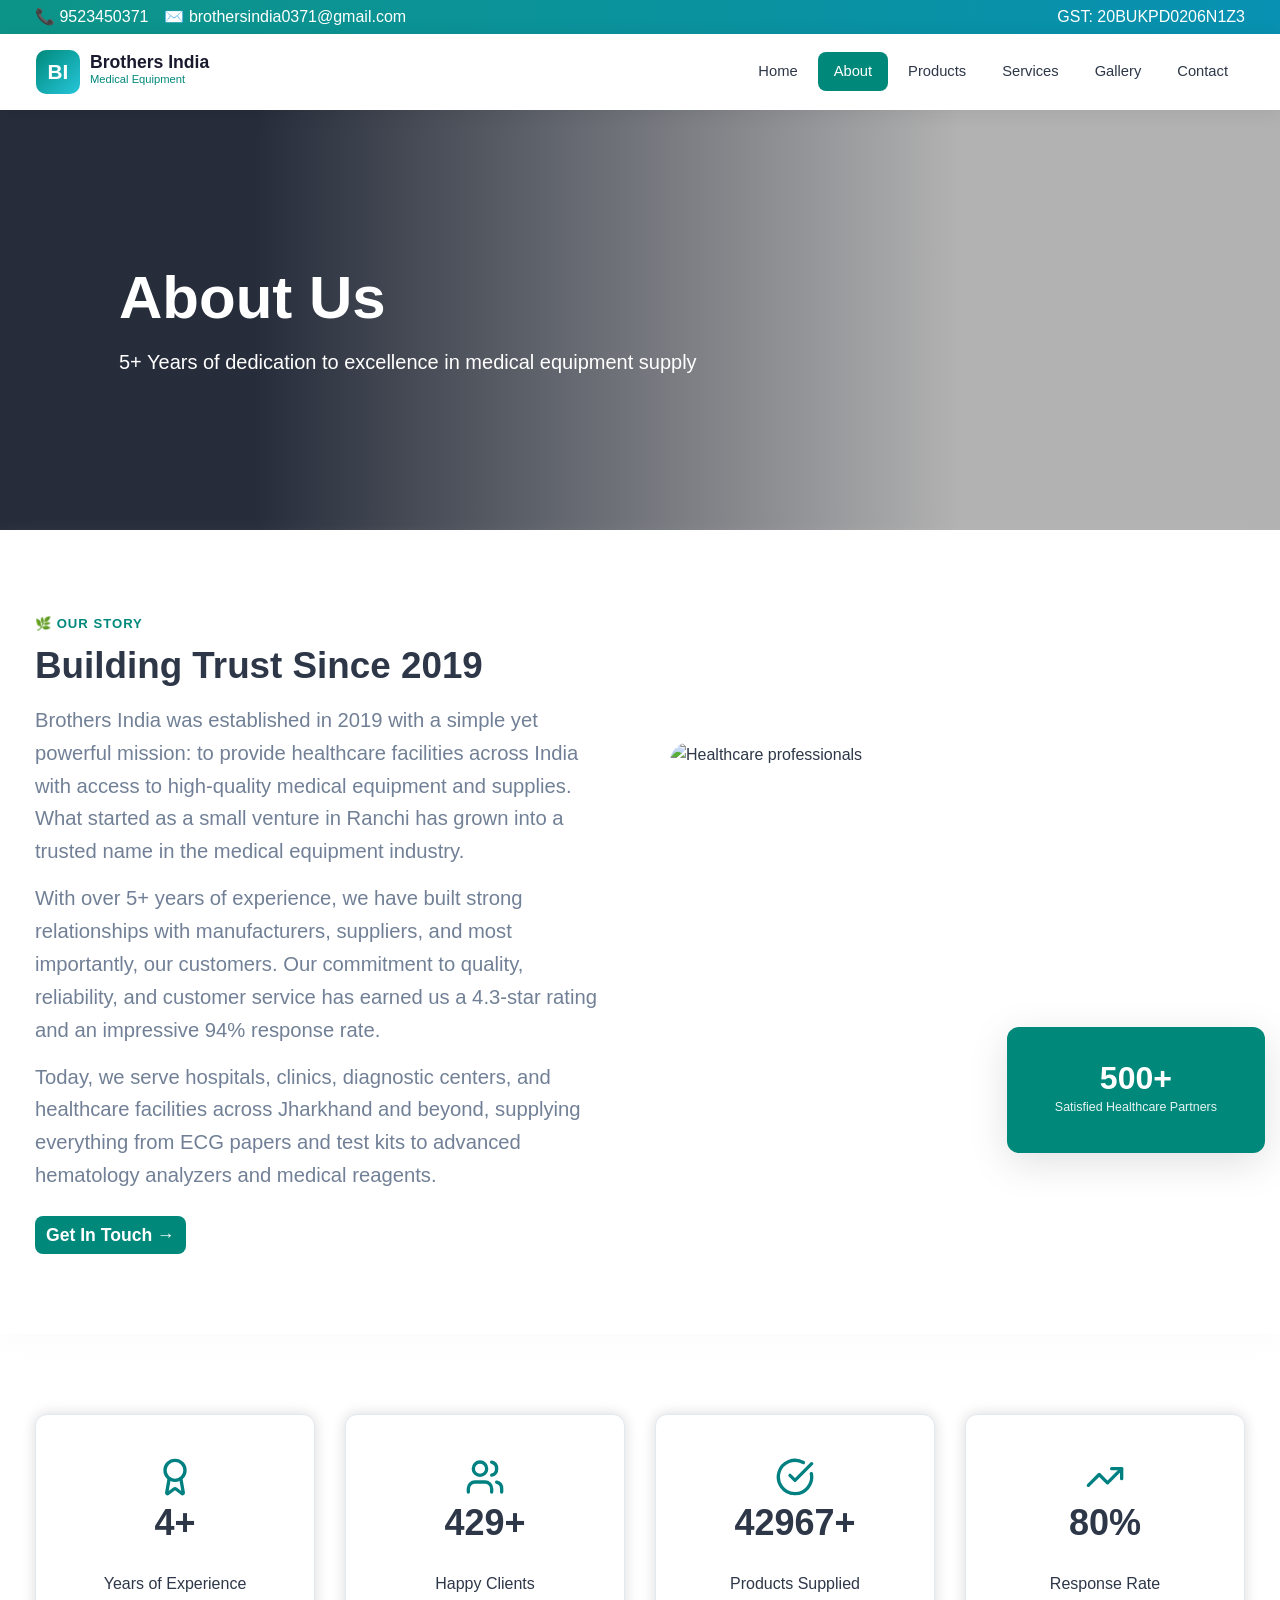
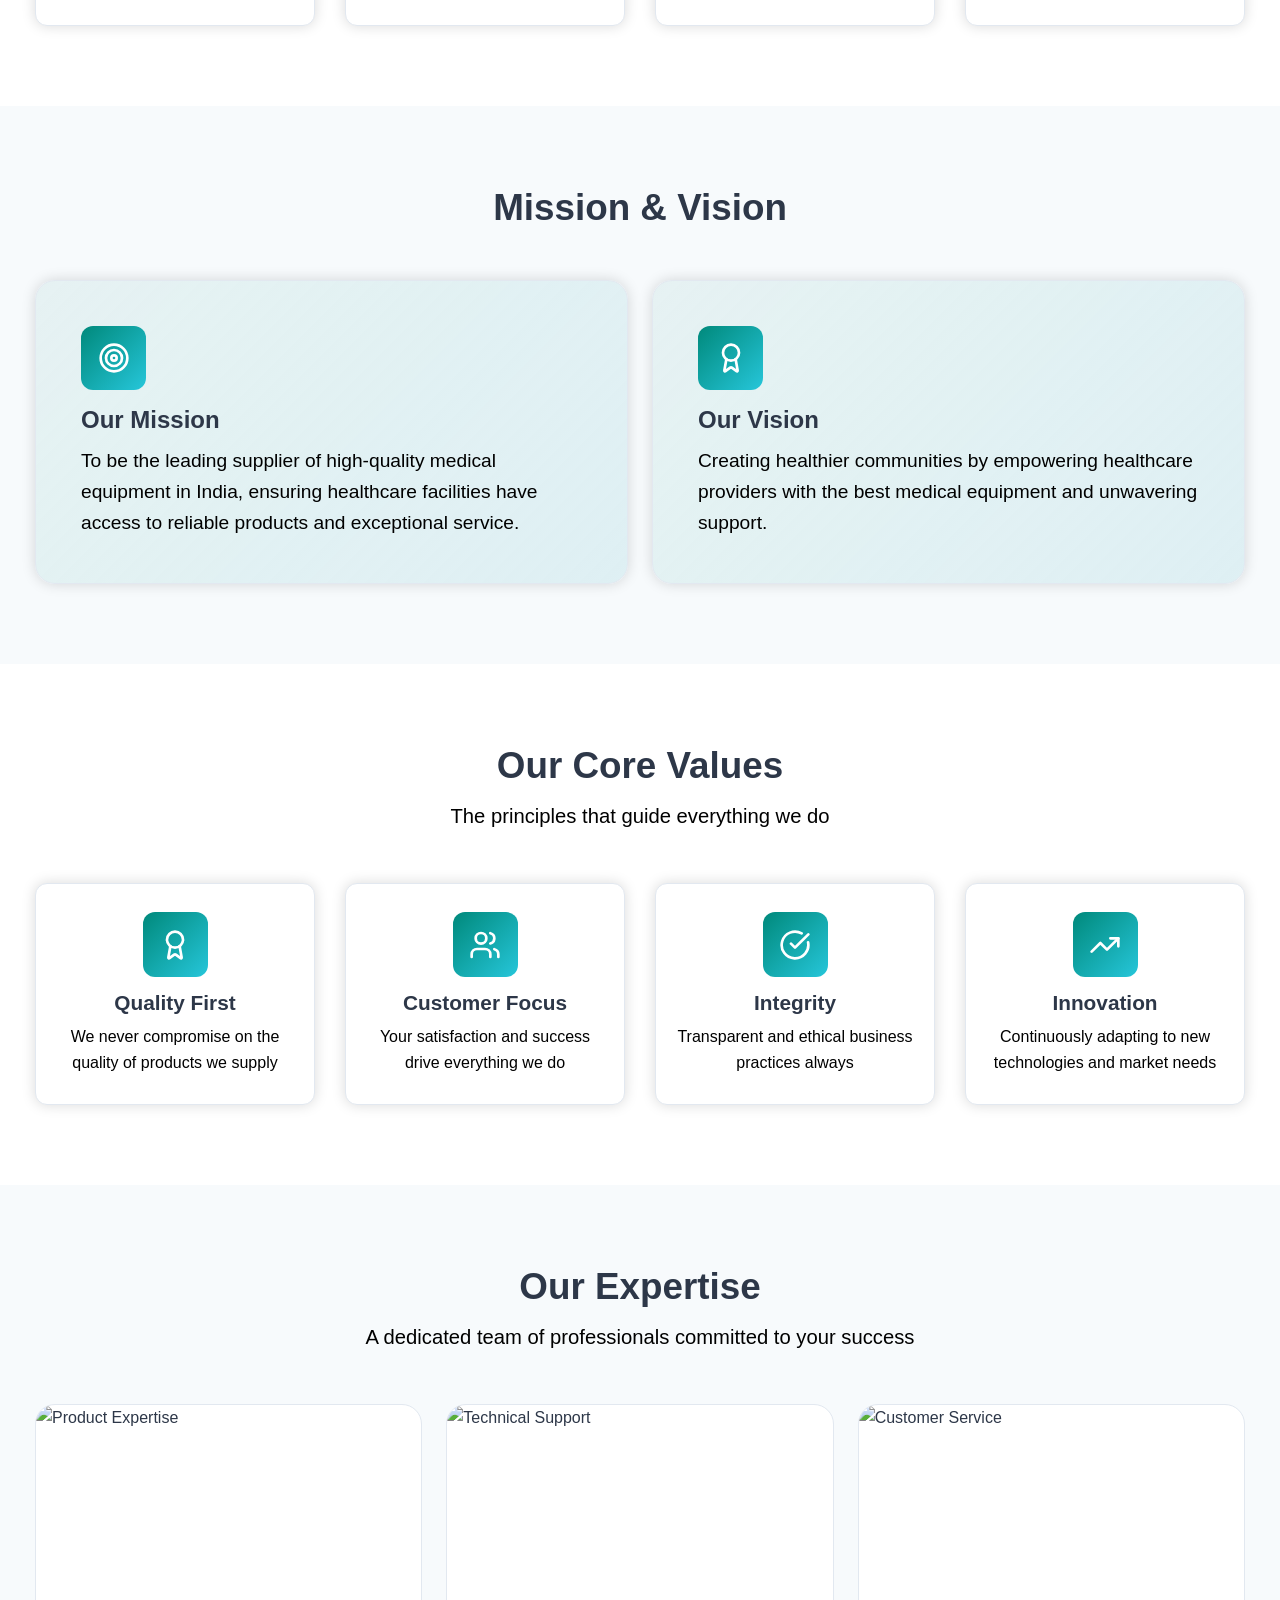
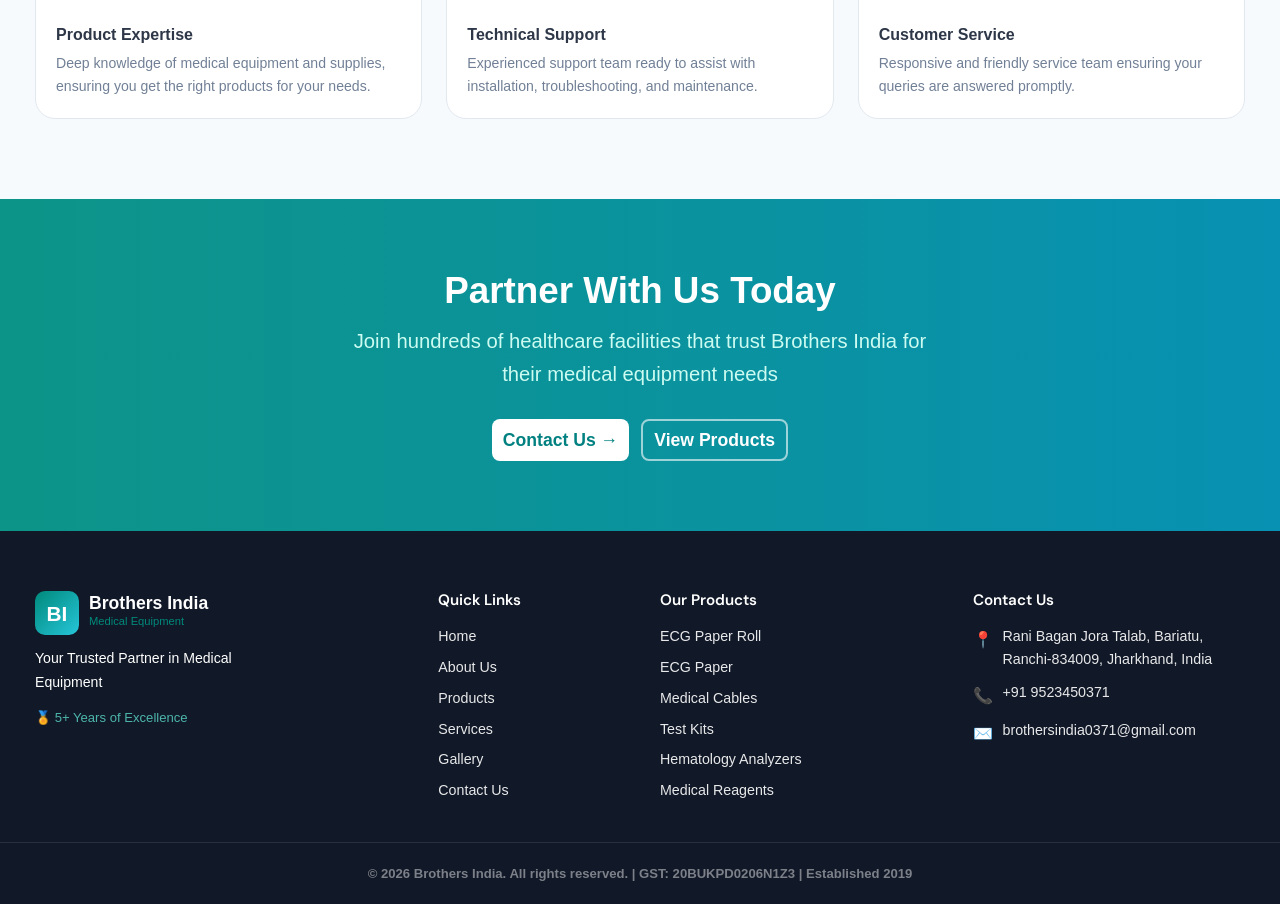
==== commit 39274cb8: "mobile number" ====
--- a/about.html
+++ b/about.html
@@ -283,7 +283,7 @@
           <h5>Contact Us</h5>
           <div class="footer-contact">
             <div class="footer-contact-item"><span class="icon">📍</span><span>Rani Bagan Jora Talab, Bariatu, Ranchi-834009, Jharkhand, India</span></div>
-            <div class="footer-contact-item"><span class="icon">📞</span><span>9523450371</span></div>
+            <div class="footer-contact-item"><span class="icon">📞</span><span>+91 9523450371</span></div>
             <div class="footer-contact-item"><span class="icon">✉️</span><span>brothersindia0371@gmail.com</span></div>
           </div>
         </div>
--- a/styles.css
+++ b/styles.css
@@ -1122,6 +1122,8 @@
   .related-grid { grid-template-columns: 1fr; }
   .stats-bar { padding: 20px 0; }
   .stat-num { font-size: 1.6rem; }
+   .Aboutcounter-grid { grid-template-columns: 1fr; }
+   .hero-content{margin-left: 0%;}
 }
 
 @media (max-width: 480px) {
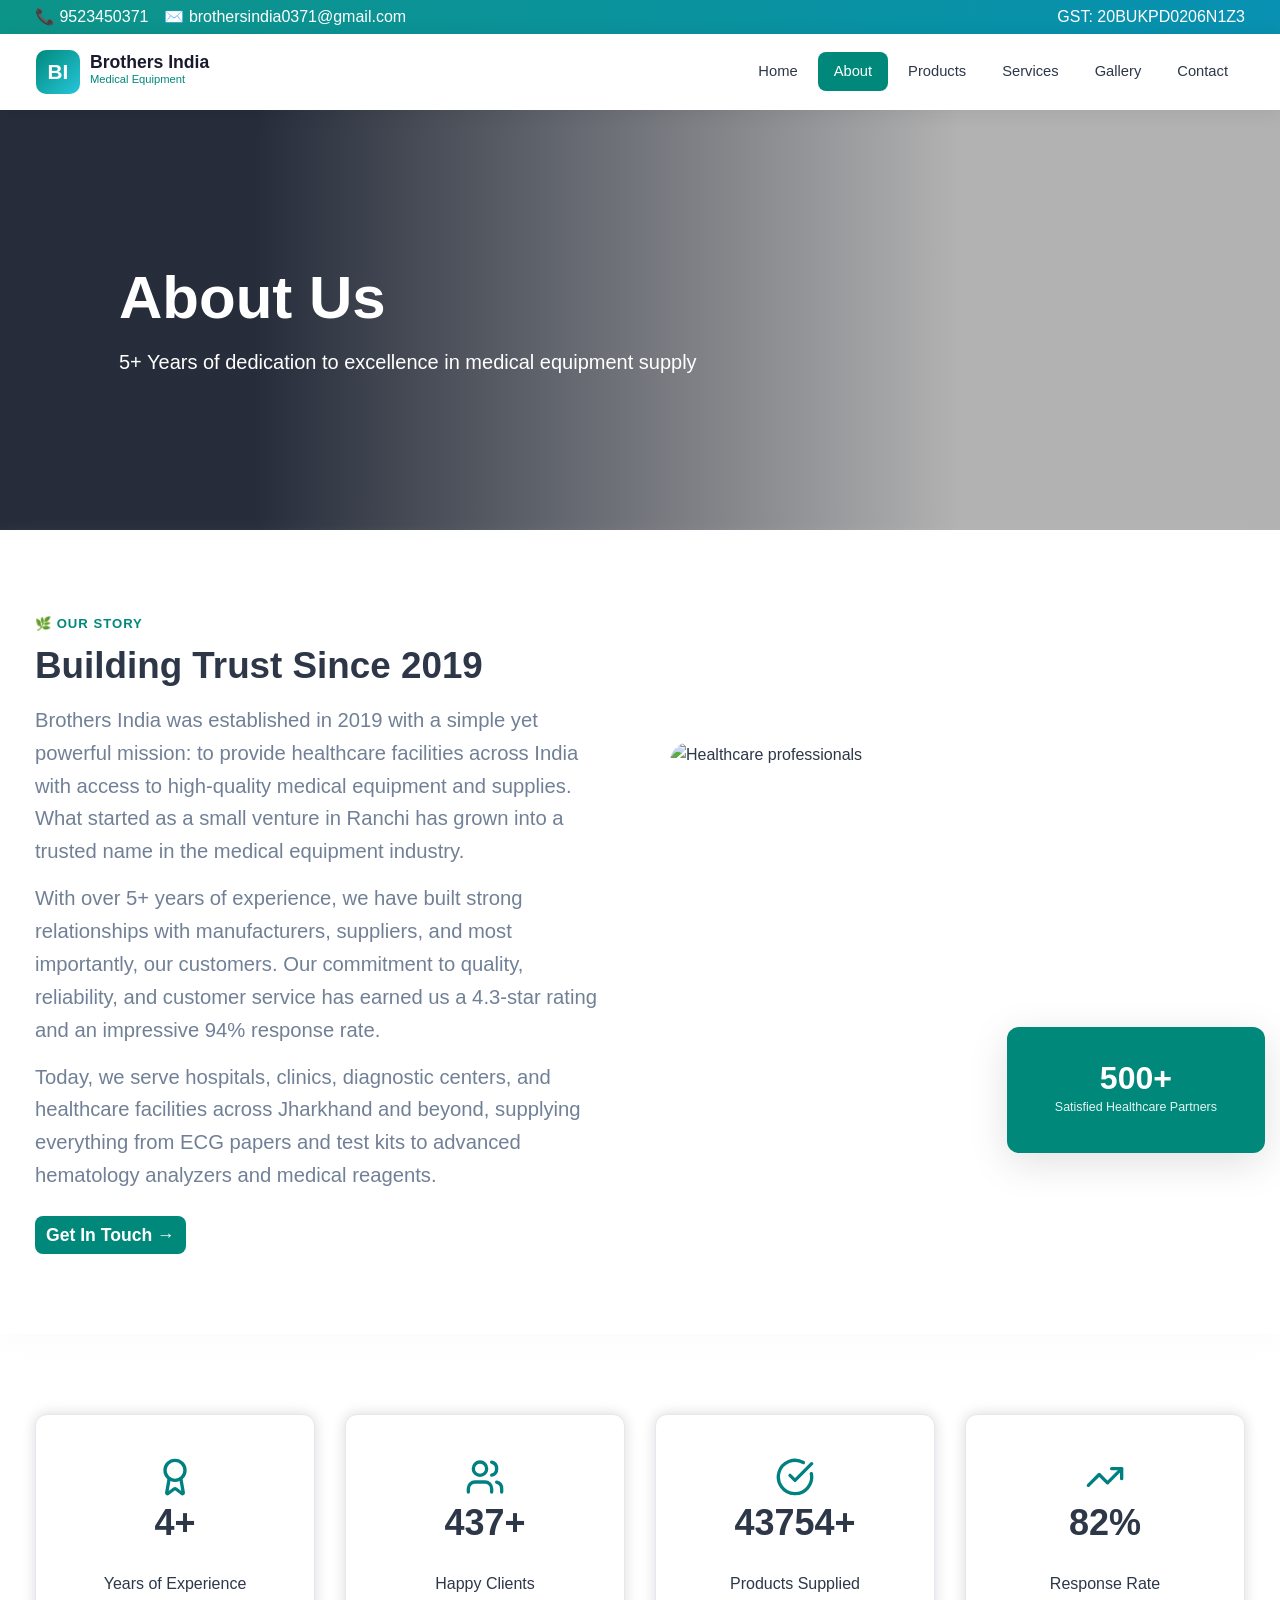
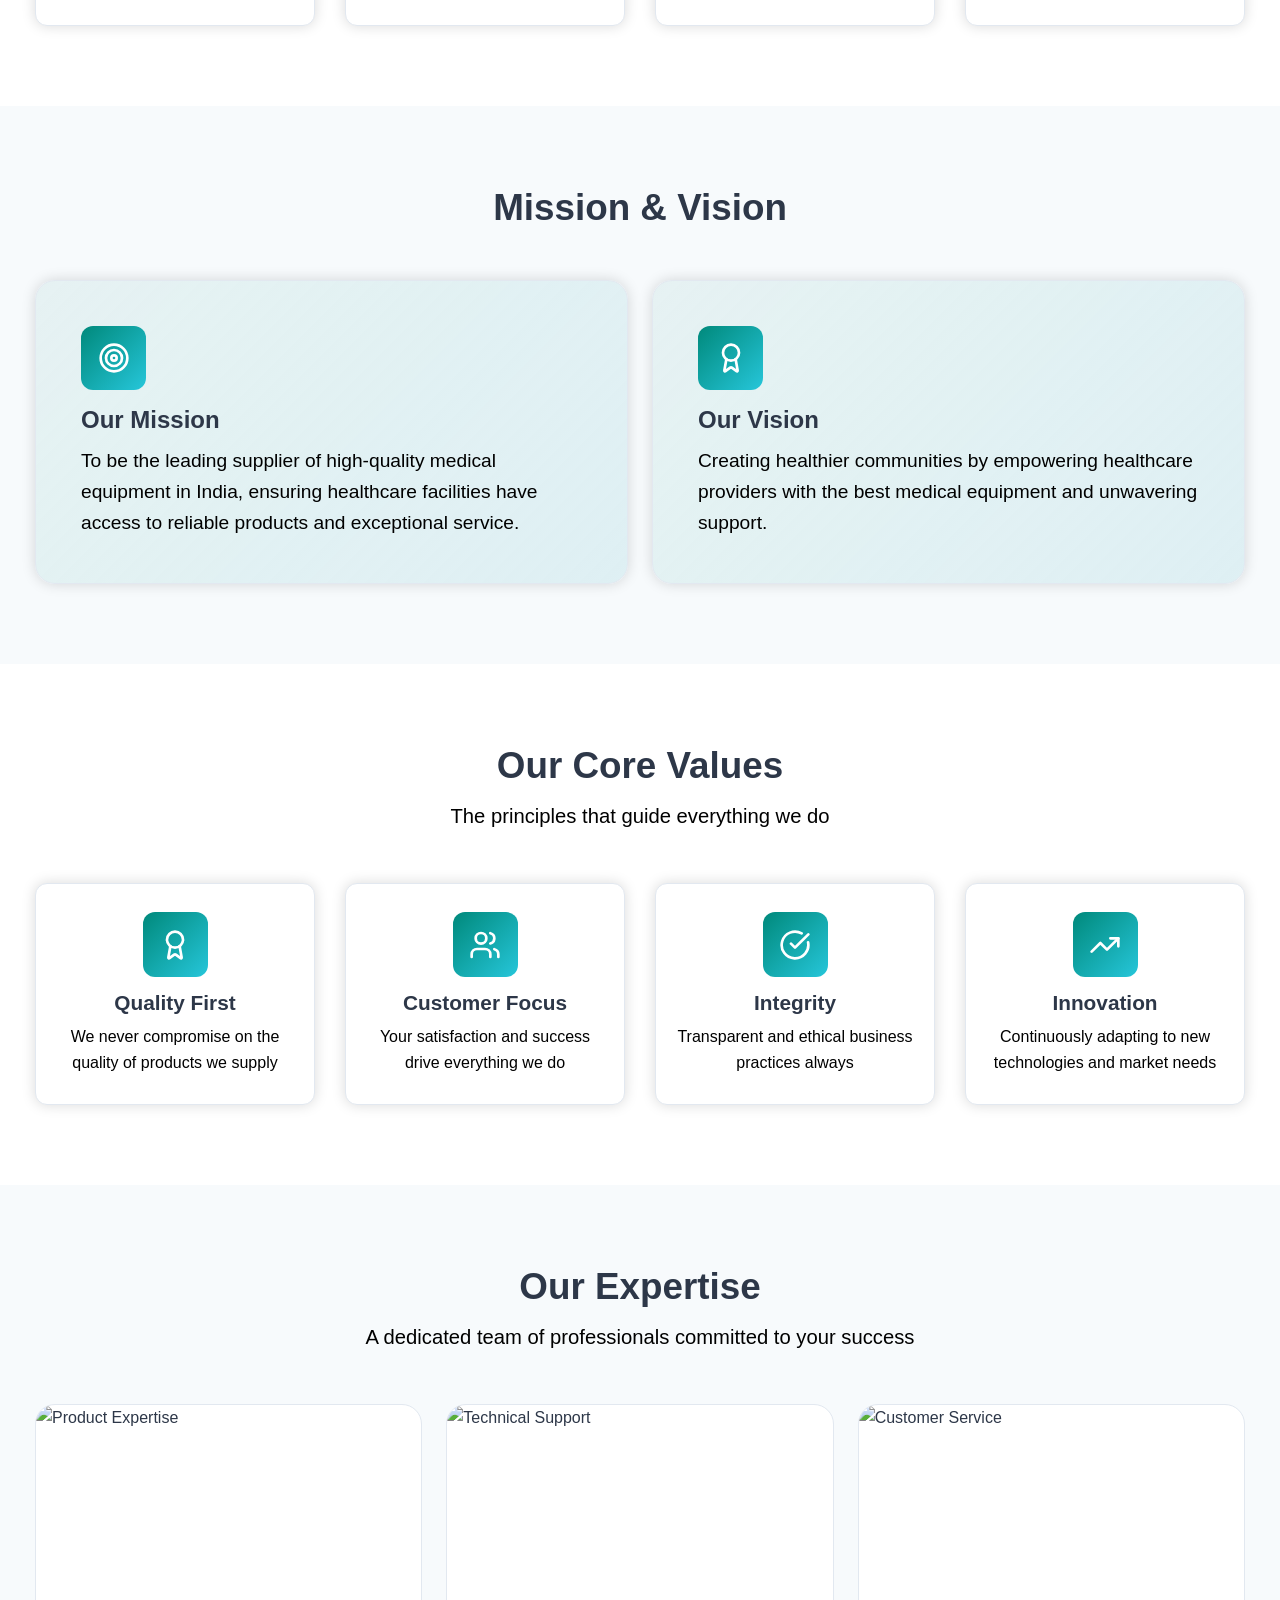
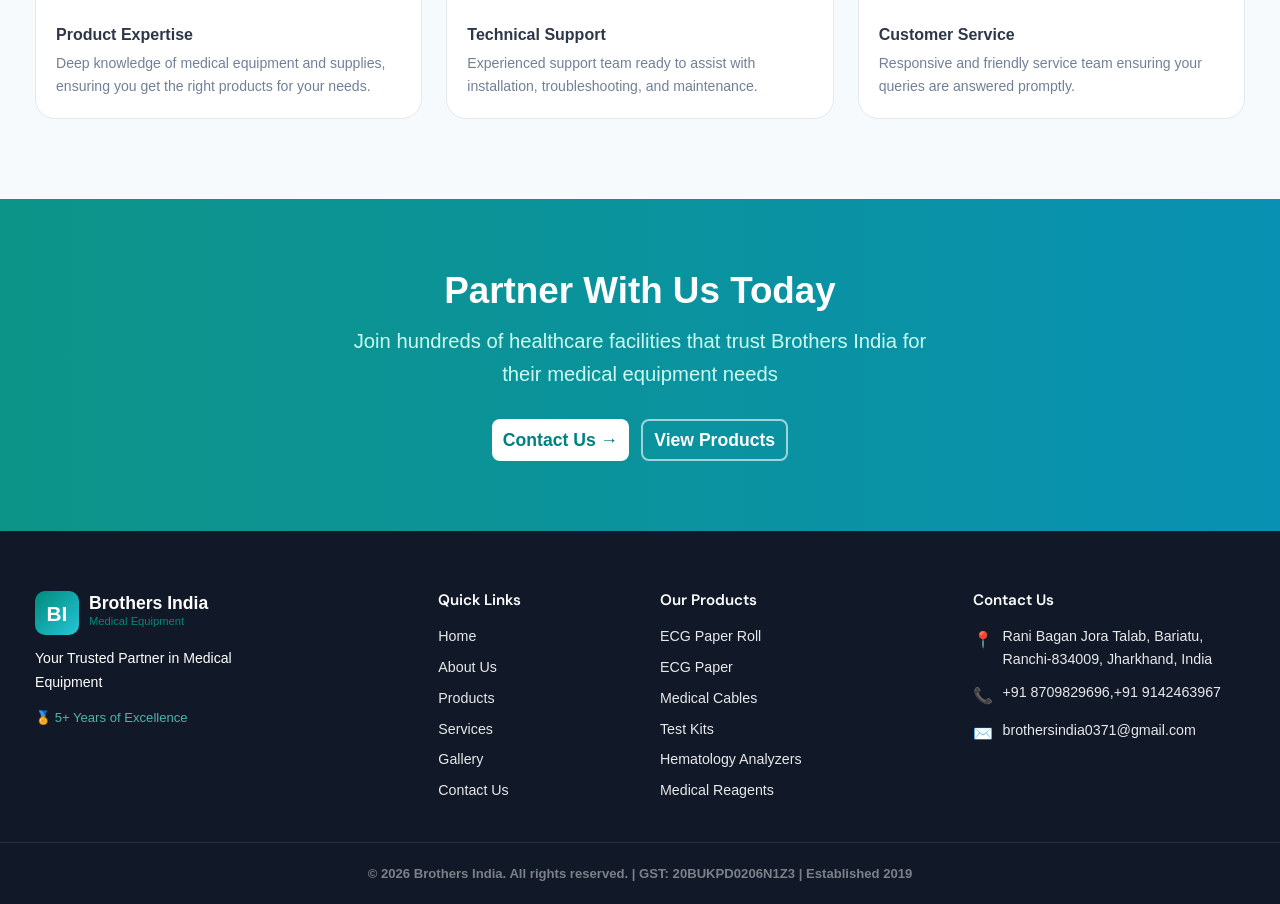
==== commit bbe70495: "mobile number" ====
--- a/about.html
+++ b/about.html
@@ -283,7 +283,7 @@
           <h5>Contact Us</h5>
           <div class="footer-contact">
             <div class="footer-contact-item"><span class="icon">📍</span><span>Rani Bagan Jora Talab, Bariatu, Ranchi-834009, Jharkhand, India</span></div>
-            <div class="footer-contact-item"><span class="icon">📞</span><span>+91 9523450371</span></div>
+            <div class="footer-contact-item"><span class="icon">📞</span><span>+91 8709829696,+91 9142463967</span></div>
             <div class="footer-contact-item"><span class="icon">✉️</span><span>brothersindia0371@gmail.com</span></div>
           </div>
         </div>
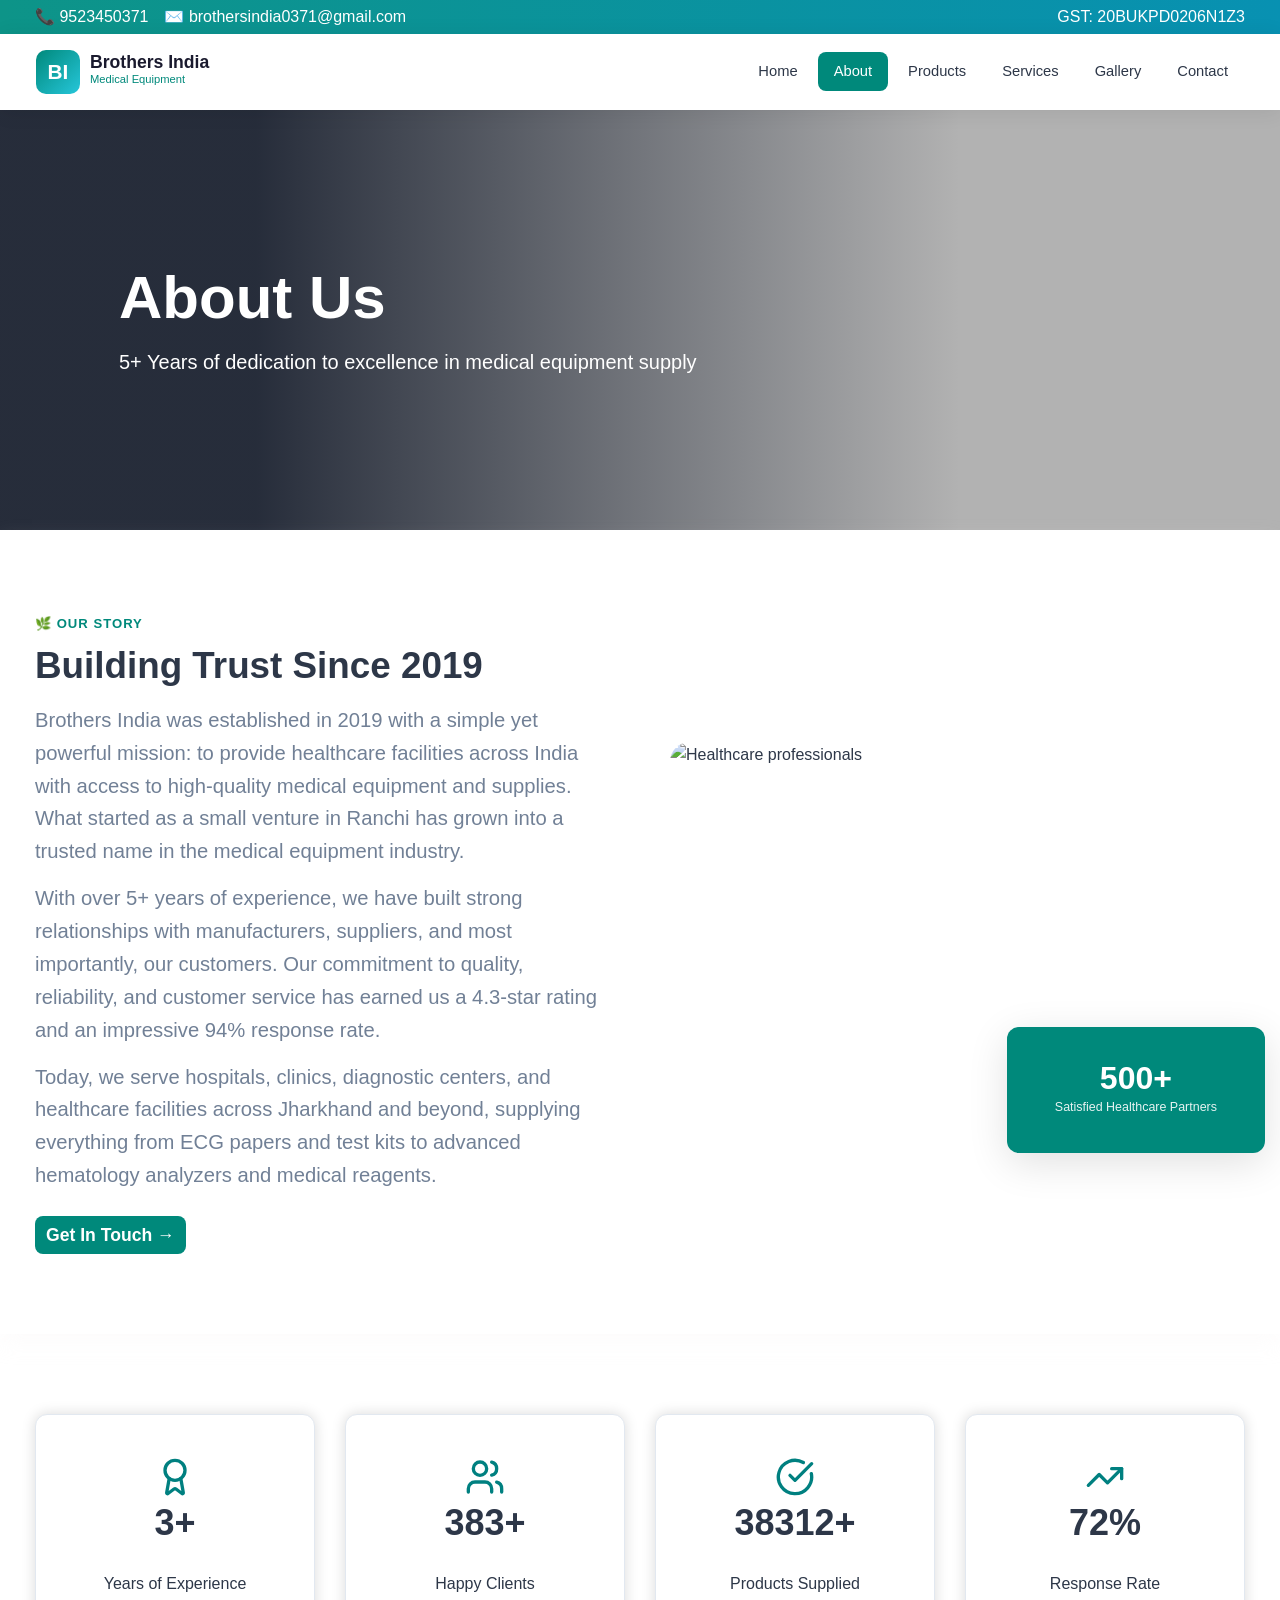
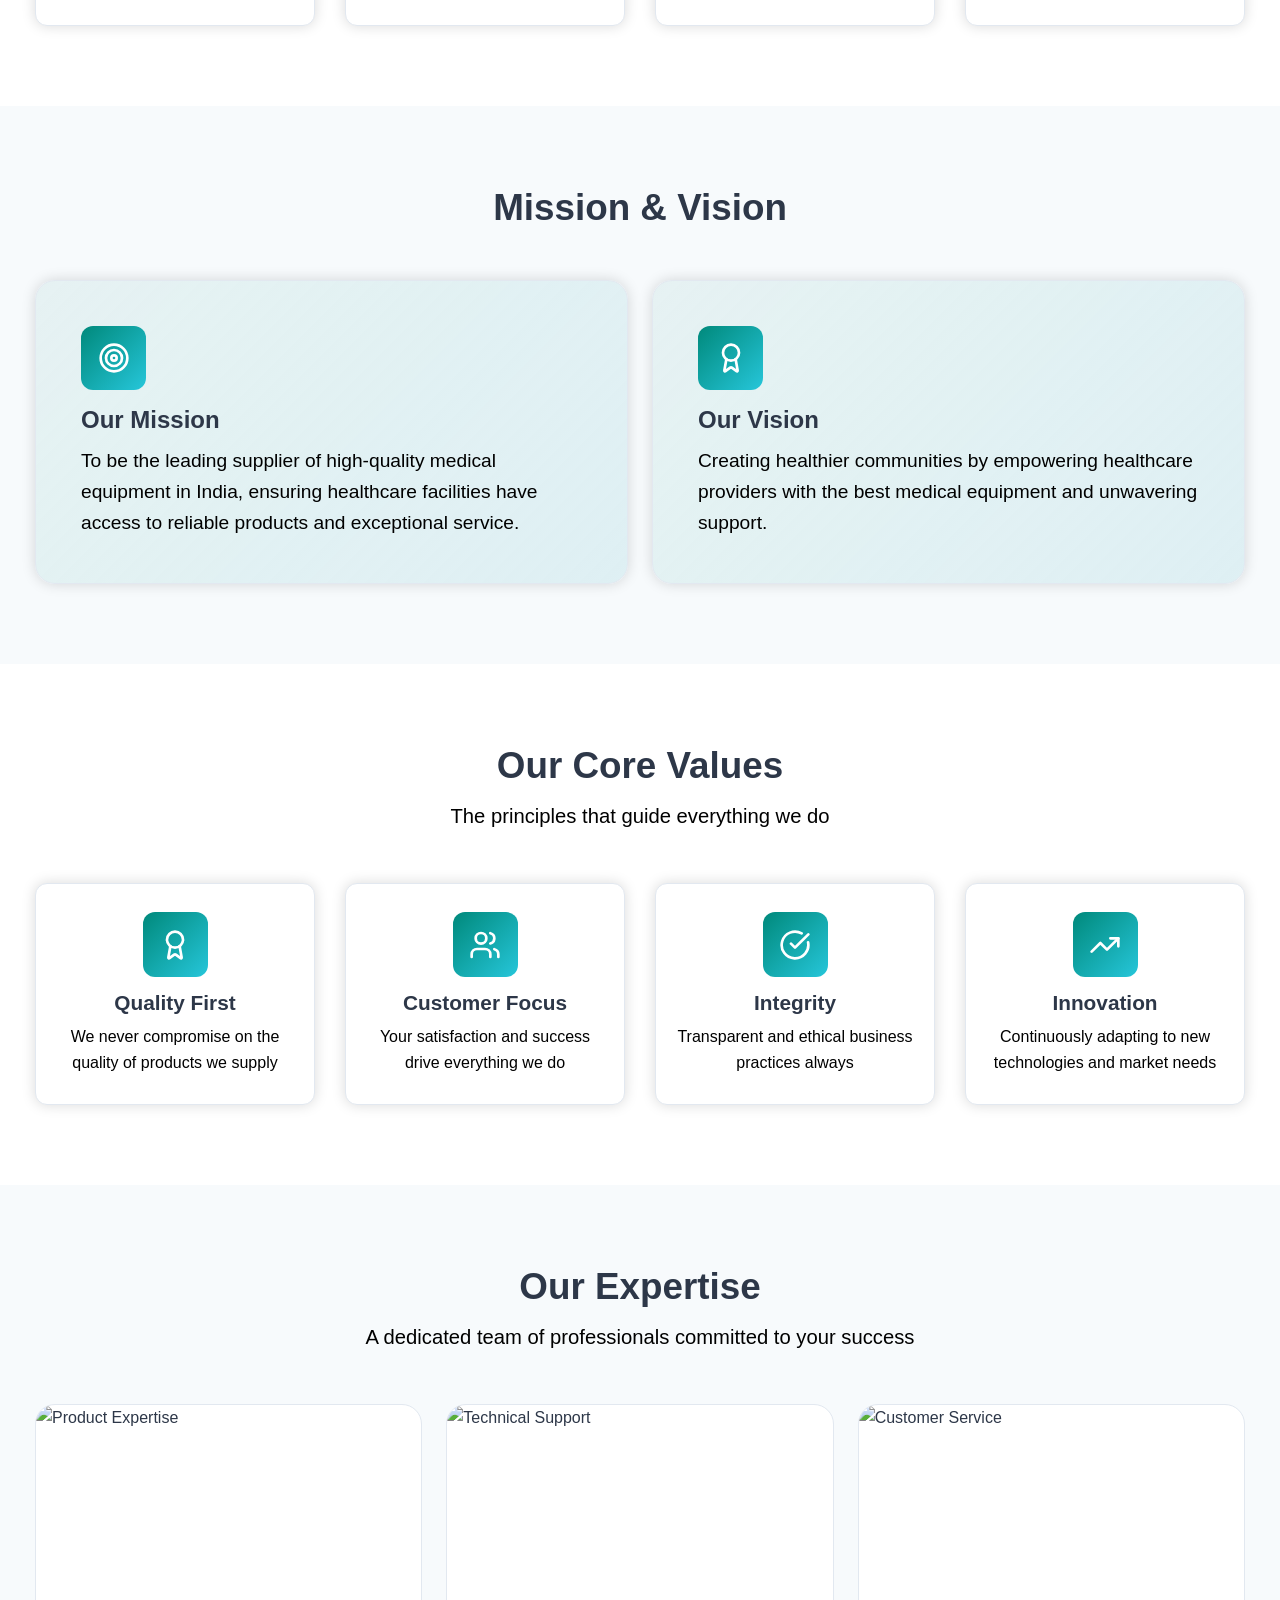
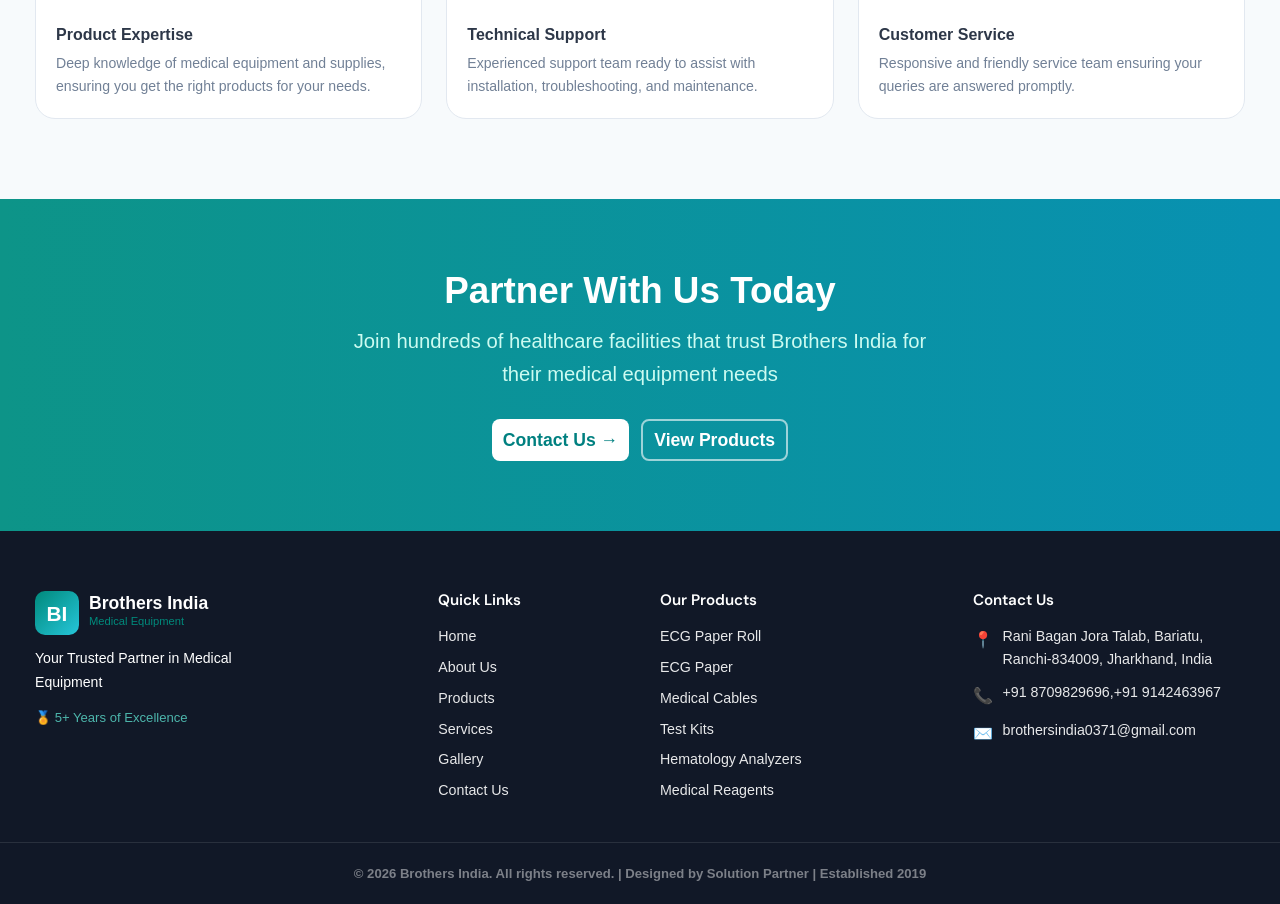
==== commit 27218b75: "conntect and product pages" ====
--- a/about.html
+++ b/about.html
@@ -291,7 +291,7 @@
     </div>
     <div class="footer-bottom">
       <div class="container">
-        <b>© 2026 Brothers India. All rights reserved. | GST: 20BUKPD0206N1Z3 | Established 2019</b>
+        <b>© 2026 Brothers India. All rights reserved. | Designed by Solution Partner | Established 2019</b>
       </div>
     </div>
   </footer>
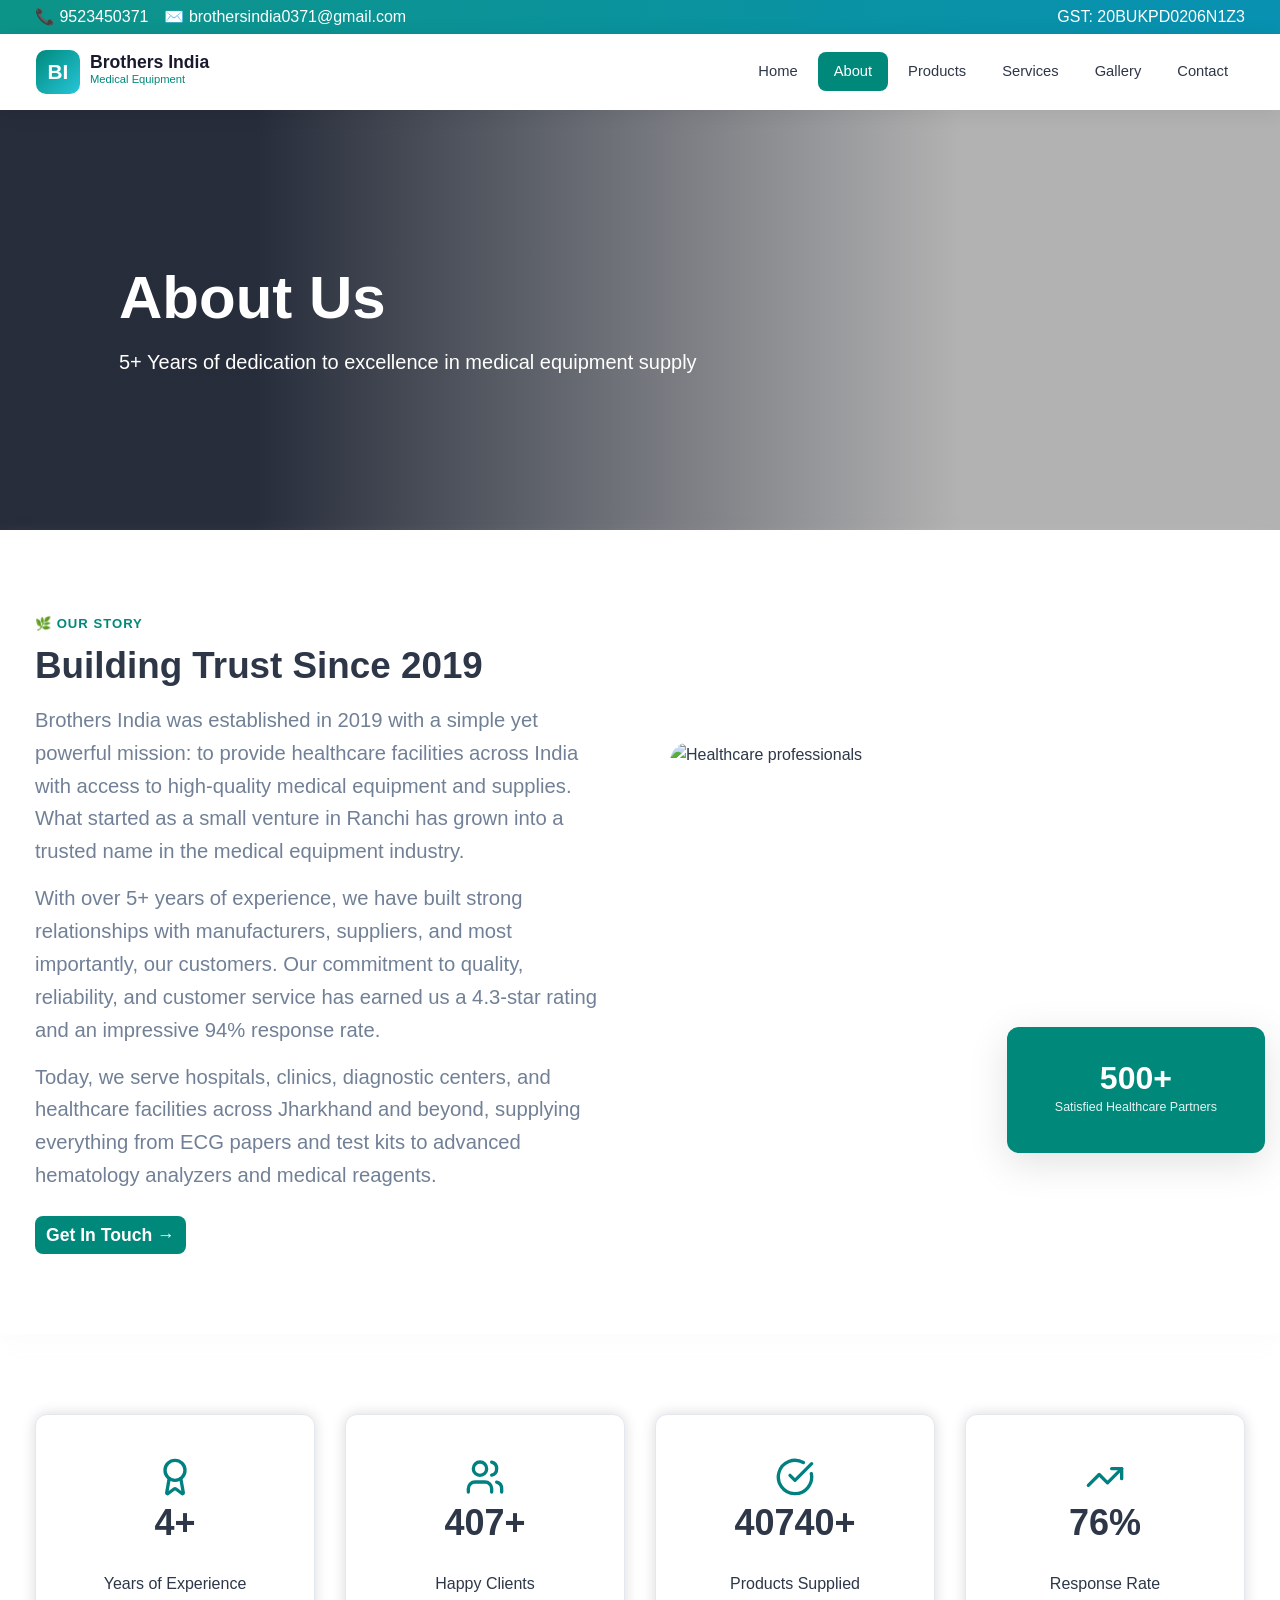
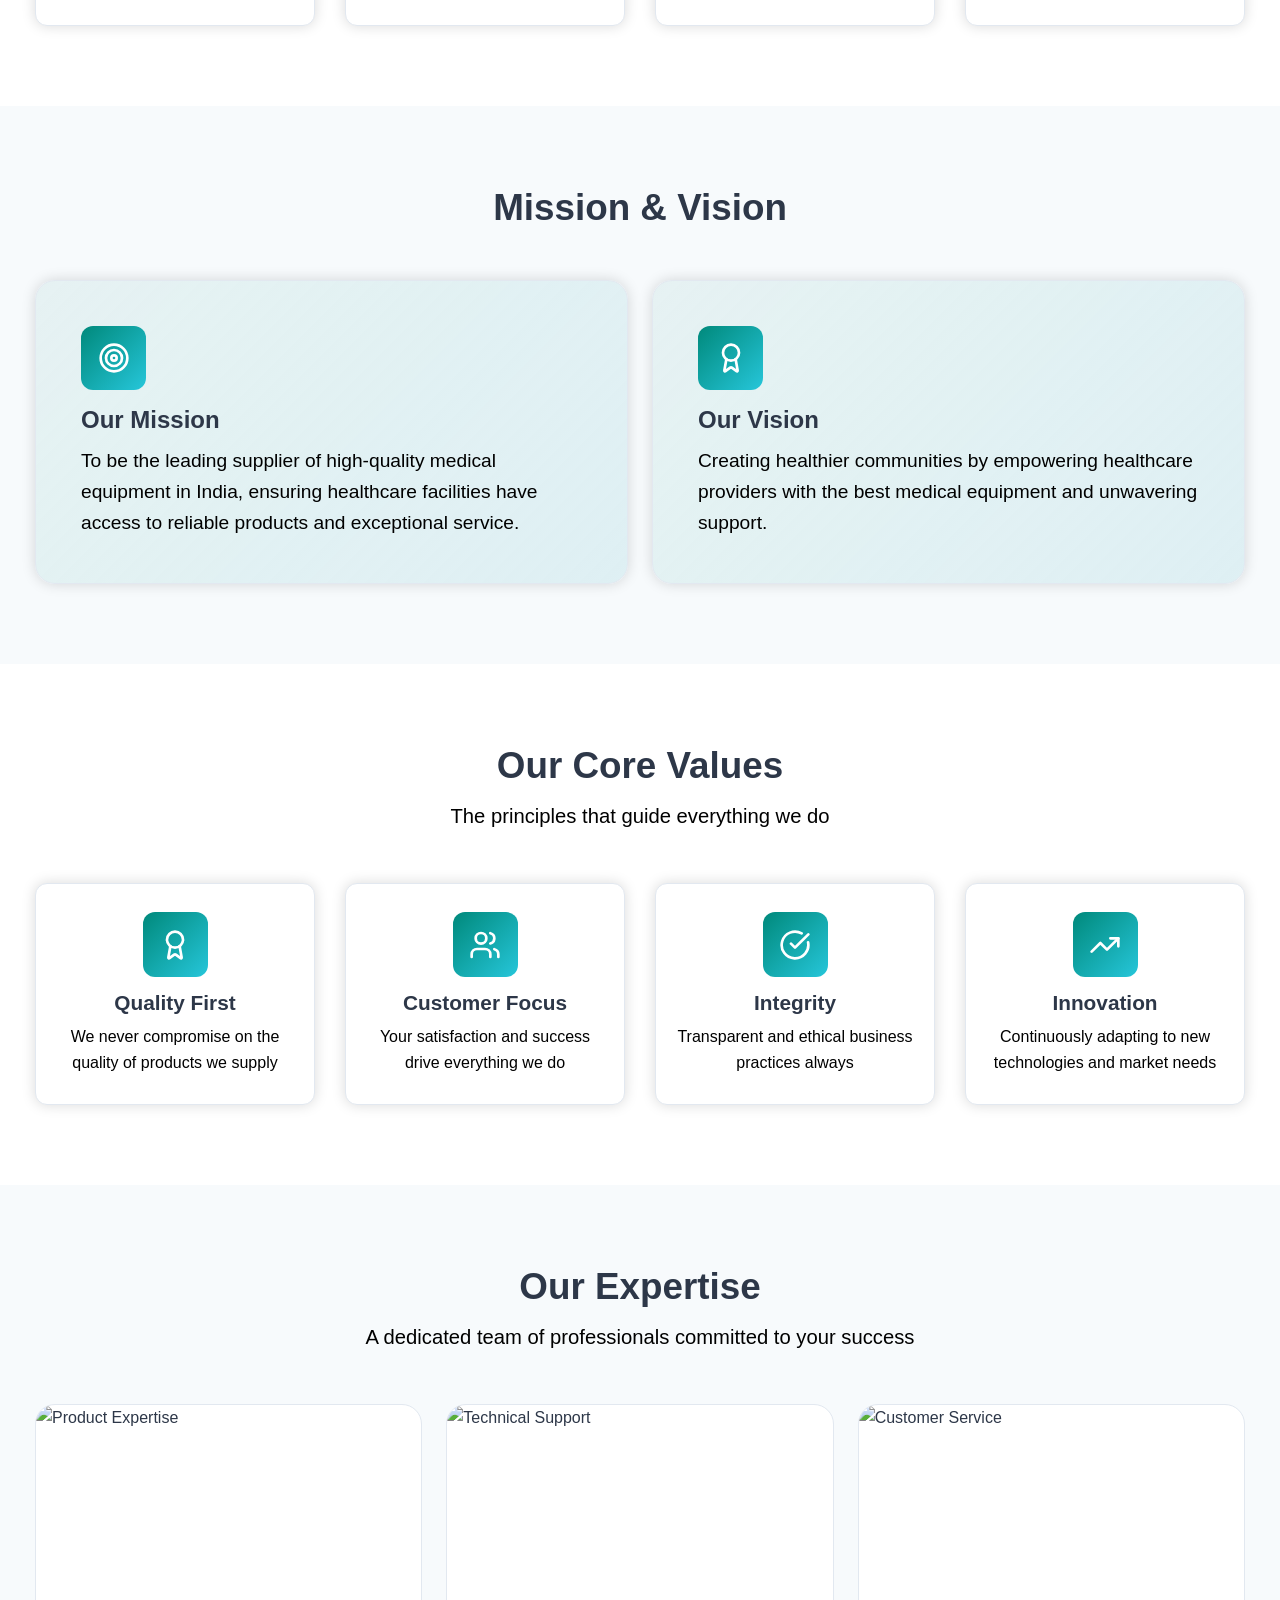
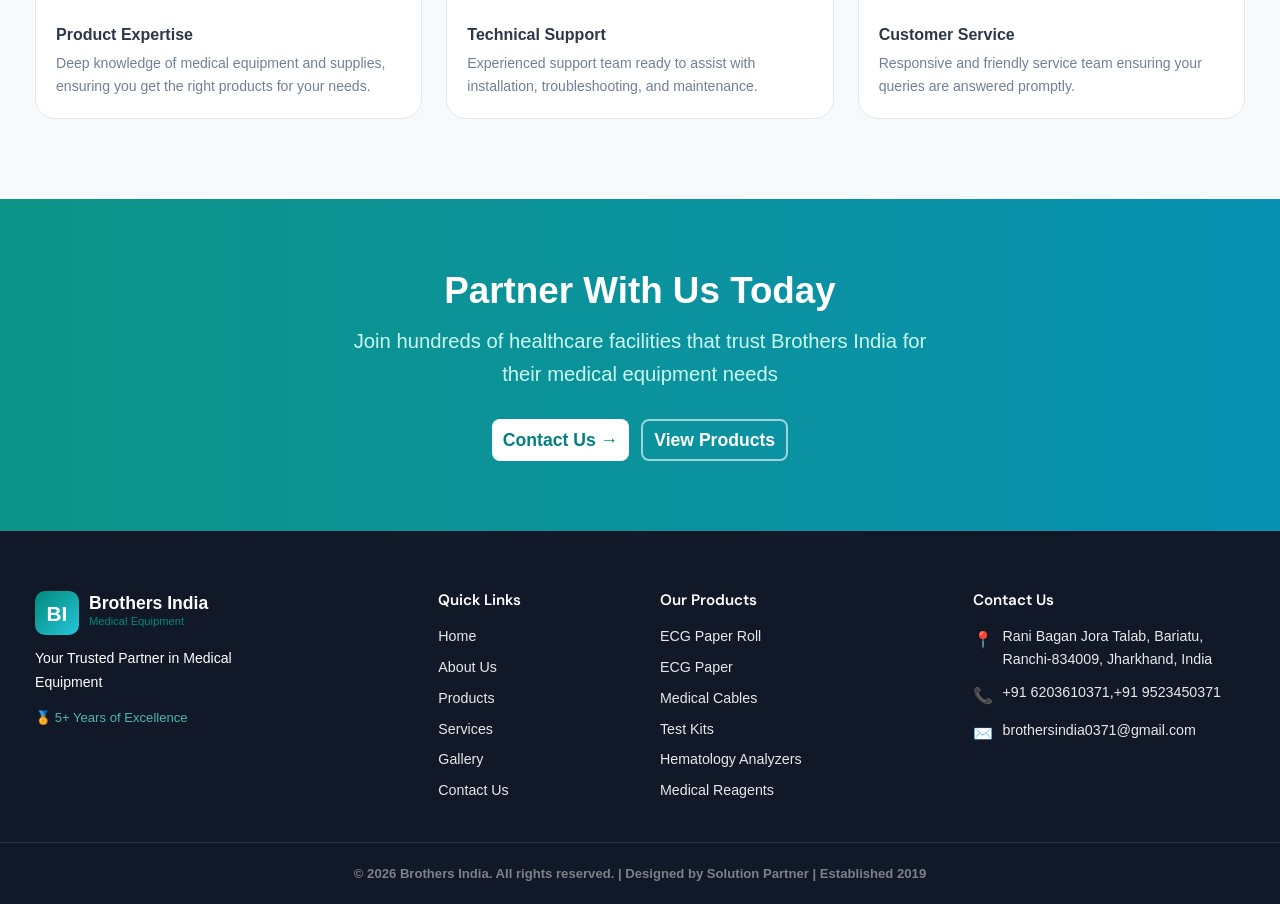
==== commit ee91aa2b: "phone number" ====
--- a/about.html
+++ b/about.html
@@ -283,7 +283,7 @@
           <h5>Contact Us</h5>
           <div class="footer-contact">
             <div class="footer-contact-item"><span class="icon">📍</span><span>Rani Bagan Jora Talab, Bariatu, Ranchi-834009, Jharkhand, India</span></div>
-            <div class="footer-contact-item"><span class="icon">📞</span><span>+91 8709829696,+91 9142463967</span></div>
+            <div class="footer-contact-item"><span class="icon">📞</span><span>+91 6203610371,+91 9523450371</span></div>
             <div class="footer-contact-item"><span class="icon">✉️</span><span>brothersindia0371@gmail.com</span></div>
           </div>
         </div>
